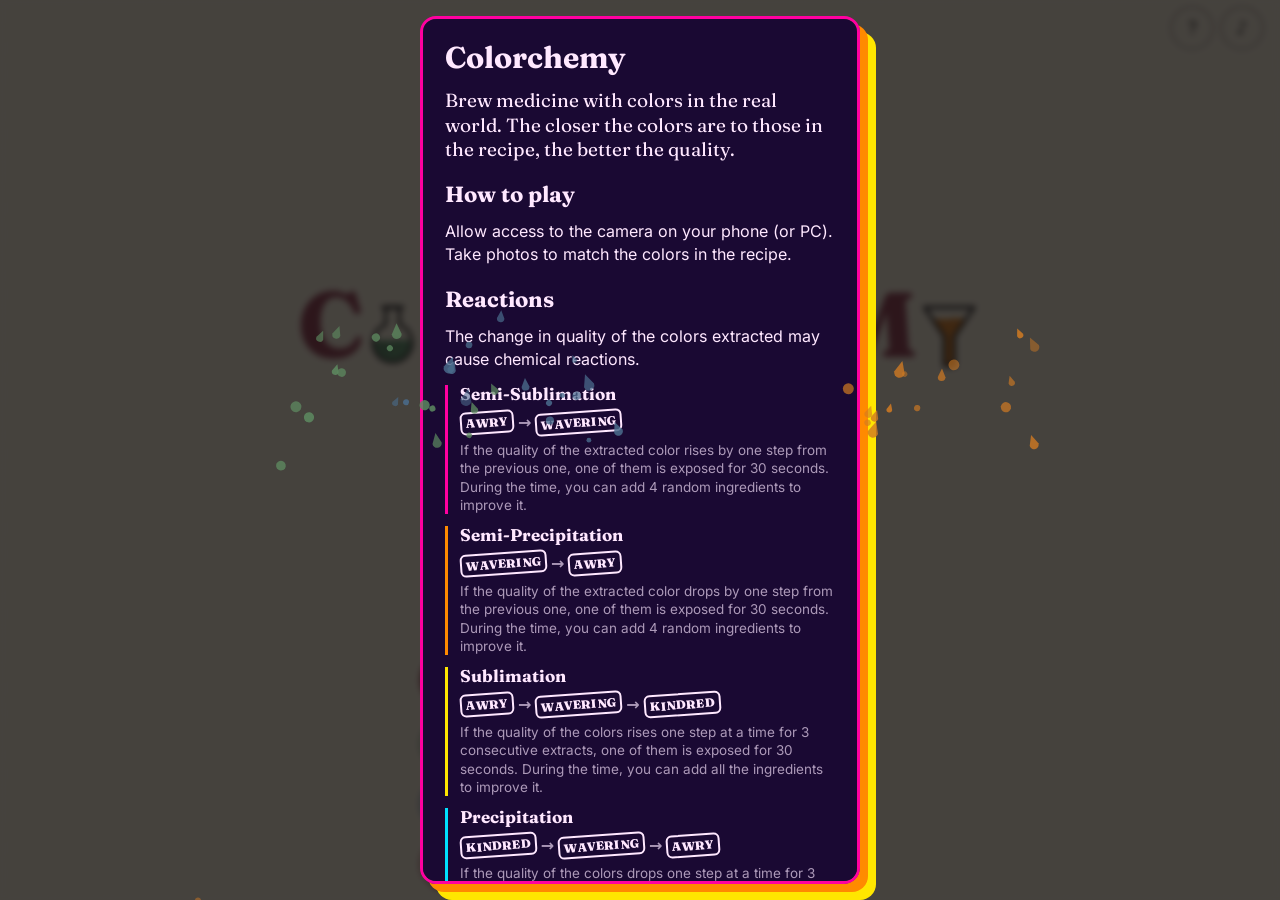
==== colorchemy/index.html @ 30ceb314 "colorchemy" ====
<!doctype html>
<html lang="en">
  <head>
    <meta charset="UTF-8" />
    <meta name="viewport" content="width=device-width, initial-scale=1, viewport-fit=cover" />
    <meta name="theme-color" content="#0f0f12" />
    <meta name="description" content="Colorchemy: brew medicine with colors in the real world. Does your life have enough colors to heal you?" />
    <meta name="version" content="1.0.0" />
    <link rel="icon" href="data:image/svg+xml,%3Csvg xmlns='http://www.w3.org/2000/svg' viewBox='0 0 40 48'%3E%3Cpath d='M15 4h10v12.5a14 14 0 1 1-10 0z' fill='%230f0f12' stroke='%23edeae3' stroke-width='2.4'/%3E%3Ccircle cx='20' cy='31' r='9' fill='%23029386'/%3E%3C/svg%3E" />
    <title>Colorchemy</title>
    <script type="module" crossorigin src="./assets/index-Lzugh4K5.js"></script>
    <link rel="stylesheet" crossorigin href="./assets/index-BkJwn1oc.css">
  </head>
  <body data-theme="night">
    <div id="app">
      <div class="boot" role="status">
        <p class="boot-title">Colorchemy</p>
        <p class="boot-sub">Does your life have enough colors to heal you?</p>
        <p class="boot-load">Lighting the furnace…</p>
      </div>
    </div>
    <noscript>Colorchemy needs JavaScript to run.</noscript>
  </body>
</html>
---- colorchemy/assets/index-BkJwn1oc.css ----
@font-face{font-family:Fraunces Variable;font-style:normal;font-display:swap;font-weight:100 900;src:url(./fraunces-vietnamese-wght-normal-CnvboYUG.woff2) format("woff2-variations");unicode-range:U+0102-0103,U+0110-0111,U+0128-0129,U+0168-0169,U+01A0-01A1,U+01AF-01B0,U+0300-0301,U+0303-0304,U+0308-0309,U+0323,U+0329,U+1EA0-1EF9,U+20AB}@font-face{font-family:Fraunces Variable;font-style:normal;font-display:swap;font-weight:100 900;src:url(./fraunces-latin-ext-wght-normal-Ca2vKHc0.woff2) format("woff2-variations");unicode-range:U+0100-02BA,U+02BD-02C5,U+02C7-02CC,U+02CE-02D7,U+02DD-02FF,U+0304,U+0308,U+0329,U+1D00-1DBF,U+1E00-1E9F,U+1EF2-1EFF,U+2020,U+20A0-20AB,U+20AD-20C0,U+2113,U+2C60-2C7F,U+A720-A7FF}@font-face{font-family:Fraunces Variable;font-style:normal;font-display:swap;font-weight:100 900;src:url(./fraunces-latin-wght-normal-ukD16Tqj.woff2) format("woff2-variations");unicode-range:U+0000-00FF,U+0131,U+0152-0153,U+02BB-02BC,U+02C6,U+02DA,U+02DC,U+0304,U+0308,U+0329,U+2000-206F,U+20AC,U+2122,U+2191,U+2193,U+2212,U+2215,U+FEFF,U+FFFD}@font-face{font-family:Fraunces Variable;font-style:italic;font-display:swap;font-weight:100 900;src:url(./fraunces-vietnamese-wght-italic-BicUS2cM.woff2) format("woff2-variations");unicode-range:U+0102-0103,U+0110-0111,U+0128-0129,U+0168-0169,U+01A0-01A1,U+01AF-01B0,U+0300-0301,U+0303-0304,U+0308-0309,U+0323,U+0329,U+1EA0-1EF9,U+20AB}@font-face{font-family:Fraunces Variable;font-style:italic;font-display:swap;font-weight:100 900;src:url(./fraunces-latin-ext-wght-italic-BfTTTDIL.woff2) format("woff2-variations");unicode-range:U+0100-02BA,U+02BD-02C5,U+02C7-02CC,U+02CE-02D7,U+02DD-02FF,U+0304,U+0308,U+0329,U+1D00-1DBF,U+1E00-1E9F,U+1EF2-1EFF,U+2020,U+20A0-20AB,U+20AD-20C0,U+2113,U+2C60-2C7F,U+A720-A7FF}@font-face{font-family:Fraunces Variable;font-style:italic;font-display:swap;font-weight:100 900;src:url(./fraunces-latin-wght-italic-Py8at3oI.woff2) format("woff2-variations");unicode-range:U+0000-00FF,U+0131,U+0152-0153,U+02BB-02BC,U+02C6,U+02DA,U+02DC,U+0304,U+0308,U+0329,U+2000-206F,U+20AC,U+2122,U+2191,U+2193,U+2212,U+2215,U+FEFF,U+FFFD}@font-face{font-family:Inter Variable;font-style:normal;font-display:swap;font-weight:100 900;src:url(./inter-cyrillic-ext-wght-normal-BOeWTOD4.woff2) format("woff2-variations");unicode-range:U+0460-052F,U+1C80-1C8A,U+20B4,U+2DE0-2DFF,U+A640-A69F,U+FE2E-FE2F}@font-face{font-family:Inter Variable;font-style:normal;font-display:swap;font-weight:100 900;src:url(./inter-cyrillic-wght-normal-DqGufNeO.woff2) format("woff2-variations");unicode-range:U+0301,U+0400-045F,U+0490-0491,U+04B0-04B1,U+2116}@font-face{font-family:Inter Variable;font-style:normal;font-display:swap;font-weight:100 900;src:url(./inter-greek-ext-wght-normal-DlzME5K_.woff2) format("woff2-variations");unicode-range:U+1F00-1FFF}@font-face{font-family:Inter Variable;font-style:normal;font-display:swap;font-weight:100 900;src:url(./inter-greek-wght-normal-CkhJZR-_.woff2) format("woff2-variations");unicode-range:U+0370-0377,U+037A-037F,U+0384-038A,U+038C,U+038E-03A1,U+03A3-03FF}@font-face{font-family:Inter Variable;font-style:normal;font-display:swap;font-weight:100 900;src:url(./inter-vietnamese-wght-normal-CBcvBZtf.woff2) format("woff2-variations");unicode-range:U+0102-0103,U+0110-0111,U+0128-0129,U+0168-0169,U+01A0-01A1,U+01AF-01B0,U+0300-0301,U+0303-0304,U+0308-0309,U+0323,U+0329,U+1EA0-1EF9,U+20AB}@font-face{font-family:Inter Variable;font-style:normal;font-display:swap;font-weight:100 900;src:url(./inter-latin-ext-wght-normal-DO1Apj_S.woff2) format("woff2-variations");unicode-range:U+0100-02BA,U+02BD-02C5,U+02C7-02CC,U+02CE-02D7,U+02DD-02FF,U+0304,U+0308,U+0329,U+1D00-1DBF,U+1E00-1E9F,U+1EF2-1EFF,U+2020,U+20A0-20AB,U+20AD-20C0,U+2113,U+2C60-2C7F,U+A720-A7FF}@font-face{font-family:Inter Variable;font-style:normal;font-display:swap;font-weight:100 900;src:url(./inter-latin-wght-normal-Dx4kXJAl.woff2) format("woff2-variations");unicode-range:U+0000-00FF,U+0131,U+0152-0153,U+02BB-02BC,U+02C6,U+02DA,U+02DC,U+0304,U+0308,U+0329,U+2000-206F,U+20AC,U+2122,U+2191,U+2193,U+2212,U+2215,U+FEFF,U+FFFD}@font-face{font-family:JetBrains Mono;font-style:normal;font-display:swap;font-weight:400;src:url(./jetbrains-mono-cyrillic-ext-400-normal-C_uLvvQ5.woff2) format("woff2"),url(./jetbrains-mono-cyrillic-ext-400-normal-Bh0R7Dhr.woff) format("woff");unicode-range:U+0460-052F,U+1C80-1C8A,U+20B4,U+2DE0-2DFF,U+A640-A69F,U+FE2E-FE2F}@font-face{font-family:JetBrains Mono;font-style:normal;font-display:swap;font-weight:400;src:url(./jetbrains-mono-cyrillic-400-normal-BEIGL1Tu.woff2) format("woff2"),url(./jetbrains-mono-cyrillic-400-normal-ugxPyKxw.woff) format("woff");unicode-range:U+0301,U+0400-045F,U+0490-0491,U+04B0-04B1,U+2116}@font-face{font-family:JetBrains Mono;font-style:normal;font-display:swap;font-weight:400;src:url(./jetbrains-mono-greek-400-normal-C190GLew.woff2) format("woff2"),url(./jetbrains-mono-greek-400-normal-B9oWc5Lo.woff) format("woff");unicode-range:U+0370-0377,U+037A-037F,U+0384-038A,U+038C,U+038E-03A1,U+03A3-03FF}@font-face{font-family:JetBrains Mono;font-style:normal;font-display:swap;font-weight:400;src:url(./jetbrains-mono-vietnamese-400-normal-ByoDsISC.woff2) format("woff2"),url(./jetbrains-mono-vietnamese-400-normal-CqNFfHCs.woff) format("woff");unicode-range:U+0102-0103,U+0110-0111,U+0128-0129,U+0168-0169,U+01A0-01A1,U+01AF-01B0,U+0300-0301,U+0303-0304,U+0308-0309,U+0323,U+0329,U+1EA0-1EF9,U+20AB}@font-face{font-family:JetBrains Mono;font-style:normal;font-display:swap;font-weight:400;src:url(./jetbrains-mono-latin-ext-400-normal-Bc8Ftmh3.woff2) format("woff2"),url(./jetbrains-mono-latin-ext-400-normal-fXTG6kC5.woff) format("woff");unicode-range:U+0100-02BA,U+02BD-02C5,U+02C7-02CC,U+02CE-02D7,U+02DD-02FF,U+0304,U+0308,U+0329,U+1D00-1DBF,U+1E00-1E9F,U+1EF2-1EFF,U+2020,U+20A0-20AB,U+20AD-20C0,U+2113,U+2C60-2C7F,U+A720-A7FF}@font-face{font-family:JetBrains Mono;font-style:normal;font-display:swap;font-weight:400;src:url(./jetbrains-mono-latin-400-normal-V6pRDFza.woff2) format("woff2"),url(./jetbrains-mono-latin-400-normal-6-qcROiO.woff) format("woff");unicode-range:U+0000-00FF,U+0131,U+0152-0153,U+02BB-02BC,U+02C6,U+02DA,U+02DC,U+0304,U+0308,U+0329,U+2000-206F,U+20AC,U+2122,U+2191,U+2193,U+2212,U+2215,U+FEFF,U+FFFD}@font-face{font-family:JetBrains Mono;font-style:normal;font-display:swap;font-weight:700;src:url(./jetbrains-mono-cyrillic-ext-700-normal-D6iG63UR.woff2) format("woff2"),url(./jetbrains-mono-cyrillic-ext-700-normal-iEXTdOVf.woff) format("woff");unicode-range:U+0460-052F,U+1C80-1C8A,U+20B4,U+2DE0-2DFF,U+A640-A69F,U+FE2E-FE2F}@font-face{font-family:JetBrains Mono;font-style:normal;font-display:swap;font-weight:700;src:url(./jetbrains-mono-cyrillic-700-normal-BWTpRfYl.woff2) format("woff2"),url(./jetbrains-mono-cyrillic-700-normal-CEoEElIJ.woff) format("woff");unicode-range:U+0301,U+0400-045F,U+0490-0491,U+04B0-04B1,U+2116}@font-face{font-family:JetBrains Mono;font-style:normal;font-display:swap;font-weight:700;src:url(./jetbrains-mono-greek-700-normal-C6CZE3T8.woff2) format("woff2"),url(./jetbrains-mono-greek-700-normal-DEigVDxa.woff) format("woff");unicode-range:U+0370-0377,U+037A-037F,U+0384-038A,U+038C,U+038E-03A1,U+03A3-03FF}@font-face{font-family:JetBrains Mono;font-style:normal;font-display:swap;font-weight:700;src:url(./jetbrains-mono-vietnamese-700-normal-k5PzE07T.woff2) format("woff2"),url(./jetbrains-mono-vietnamese-700-normal-BDLVIk2r.woff) format("woff");unicode-range:U+0102-0103,U+0110-0111,U+0128-0129,U+0168-0169,U+01A0-01A1,U+01AF-01B0,U+0300-0301,U+0303-0304,U+0308-0309,U+0323,U+0329,U+1EA0-1EF9,U+20AB}@font-face{font-family:JetBrains Mono;font-style:normal;font-display:swap;font-weight:700;src:url(./jetbrains-mono-latin-ext-700-normal-CZipNAKV.woff2) format("woff2"),url(./jetbrains-mono-latin-ext-700-normal-CxPITLHs.woff) format("woff");unicode-range:U+0100-02BA,U+02BD-02C5,U+02C7-02CC,U+02CE-02D7,U+02DD-02FF,U+0304,U+0308,U+0329,U+1D00-1DBF,U+1E00-1E9F,U+1EF2-1EFF,U+2020,U+20A0-20AB,U+20AD-20C0,U+2113,U+2C60-2C7F,U+A720-A7FF}@font-face{font-family:JetBrains Mono;font-style:normal;font-display:swap;font-weight:700;src:url(./jetbrains-mono-latin-700-normal-BYuf6tUa.woff2) format("woff2"),url(./jetbrains-mono-latin-700-normal-D3wTyLJW.woff) format("woff");unicode-range:U+0000-00FF,U+0131,U+0152-0153,U+02BB-02BC,U+02C6,U+02DA,U+02DC,U+0304,U+0308,U+0329,U+2000-206F,U+20AC,U+2122,U+2191,U+2193,U+2212,U+2215,U+FEFF,U+FFFD}:root{--ink: #0f0f12;--soot: #1a1a1f;--ash: #2a2a31;--smoke: #6e6e78;--fog: #a9a9b2;--bone: #edeae3;--paper: #f7f5f0;--paper-2: #ebe7de;--bg: var(--ink);--panel: var(--soot);--line: var(--ash);--text: var(--bone);--muted: var(--fog);--btn-bg: transparent;--btn-fg: var(--bone);--primary-bg: var(--bone);--primary-fg: var(--ink);--display: "Fraunces Variable", "Iowan Old Style", Georgia, serif;--ui: "Inter Variable", system-ui, -apple-system, "Segoe UI", Roboto, sans-serif;--mono: "JetBrains Mono", ui-monospace, Menlo, Consolas, monospace;--pad: 16px;--radius: 10px;--safe-t: env(safe-area-inset-top, 0px);--safe-b: env(safe-area-inset-bottom, 0px);--safe-l: env(safe-area-inset-left, 0px);--safe-r: env(safe-area-inset-right, 0px);color-scheme:dark}body[data-theme=paper]{--bg: var(--paper);--panel: var(--paper-2);--line: #d6d1c6;--text: var(--ink);--muted: #5d5d66;--btn-fg: var(--ink);--primary-bg: var(--ink);--primary-fg: var(--paper);color-scheme:light}*,*:before,*:after{box-sizing:border-box}html,body{margin:0;height:100%;background:var(--bg);color:var(--text);font-family:var(--ui);font-size:16px;line-height:1.45;-webkit-font-smoothing:antialiased;-webkit-tap-highlight-color:transparent;overscroll-behavior:none}body:before{content:"";position:fixed;inset:0;pointer-events:none;z-index:50;opacity:.07;background-image:url("data:image/svg+xml,%3Csvg xmlns='http://www.w3.org/2000/svg' width='160' height='160'%3E%3Cfilter id='n'%3E%3CfeTurbulence type='fractalNoise' baseFrequency='.9' numOctaves='2' stitchTiles='stitch'/%3E%3CfeColorMatrix values='0 0 0 0 .5 0 0 0 0 .5 0 0 0 0 .5 0 0 0 .9 0'/%3E%3C/filter%3E%3Crect width='100%25' height='100%25' filter='url(%23n)'/%3E%3C/svg%3E")}button,input{font:inherit;color:inherit}[hidden]{display:none!important}h1,h2,h3{font-family:var(--display);font-weight:700;line-height:1.1;margin:0}p{margin:0}.mono{font-family:var(--mono);font-variant-numeric:tabular-nums}.muted{color:var(--muted)}.small{font-size:13px}.center{text-align:center}.row{display:flex;gap:10px;align-items:center;justify-content:center;flex-wrap:wrap}.row.tight{gap:6px;flex-wrap:nowrap}.col{display:flex;flex-direction:column;gap:10px}#app{min-height:100%}.boot{min-height:100dvh;display:grid;place-content:center;text-align:center;gap:6px;font-family:Georgia,serif}.boot-title{font-size:28px;letter-spacing:.08em;text-transform:uppercase}.boot-sub{font-style:italic;color:var(--fog)}.boot-load{margin-top:18px;font-family:system-ui,sans-serif;font-size:13px;color:var(--smoke)}.screen{position:relative;display:flex;flex-direction:column;min-height:100dvh;max-width:1280px;margin:0 auto;padding:calc(var(--safe-t) + 4px) calc(var(--safe-r) + var(--pad)) calc(var(--safe-b) + 12px) calc(var(--safe-l) + var(--pad));opacity:0;transform:translateY(6px);transition:opacity .28s ease,transform .28s ease}.screen.in{opacity:1;transform:none}.screen.hunt,.screen.brew{height:100dvh;overflow:hidden}.topbar{display:flex;align-items:center;justify-content:space-between;gap:8px;min-height:48px}.stage-label{font-size:12px;font-weight:600;letter-spacing:.16em;text-transform:uppercase;color:var(--muted);text-align:center;flex:1;white-space:nowrap;overflow:hidden;text-overflow:ellipsis}.icon-btn{width:44px;height:44px;border-radius:50%;border:2px solid var(--line);background:transparent;color:var(--text);font-size:18px;cursor:pointer;display:inline-grid;place-items:center;flex:none}.icon-btn:hover{border-color:var(--muted)}.spectrum{display:flex;gap:3px;height:5px;margin-top:6px}.spectrum span{flex:1;border-radius:3px;background:var(--line);transition:background .6s}.btn{min-height:48px;padding:10px 20px;border-radius:999px;border:2px solid var(--btn-fg);background:var(--btn-bg);color:var(--btn-fg);font-weight:650;font-size:15px;letter-spacing:.04em;cursor:pointer;transition:transform .12s ease,background .2s,opacity .2s;touch-action:manipulation}.btn:hover{transform:translateY(-1px)}.btn:active{transform:translateY(1px) scale(.99)}.btn.primary{background:var(--primary-bg);color:var(--primary-fg);border-color:var(--primary-bg)}.btn.ghost{border-color:var(--line);font-weight:550}.btn.xl{min-height:56px;font-size:17px;text-transform:uppercase;letter-spacing:.14em;width:100%}.btn.small{min-height:40px;padding:6px 14px;font-size:13px}.btn.active{background:var(--text);color:var(--bg)}.btn:disabled{opacity:.4;cursor:not-allowed;transform:none}:focus-visible{outline:3px solid var(--text);outline-offset:3px}.title-hero{flex:1;display:grid;place-content:center;justify-items:center;gap:18px;padding:20px 0;text-align:center}.logo{margin:0;max-width:100%;font-family:var(--display);font-weight:800;letter-spacing:.01em}.logo-line{display:flex;align-items:flex-end;justify-content:center;font-size:clamp(34px,11.2vw,92px);line-height:.9;white-space:nowrap}.logo-o{display:inline-block;width:.6em;height:.76em;margin:0 .015em;color:var(--text)}.logo-o svg{width:100%;height:100%;overflow:visible}.logo-o.logo-funnel{width:.68em}.ll.outlined{-webkit-text-stroke:.035em var(--text);paint-order:stroke fill}.tagline{font-family:var(--display);font-style:italic;font-weight:400;font-size:clamp(22px,6.4vw,34px);line-height:1.15;max-width:14ch}.tagline.small-tag{margin:0;max-width:34ch;font-size:13.5px;line-height:1.35;opacity:.85}.qmark{position:relative;display:inline-block}.qdrop{position:absolute;left:50%;bottom:.08em;width:.24em;height:.24em;border-radius:50%/60% 60% 40% 40%;transform:translate(-38%);box-shadow:0 0 0 .12em var(--bg);transition:background .9s ease}.title-actions{display:grid;gap:12px;width:100%;max-width:440px;margin:0 auto}.footnote{margin-top:16px;text-align:center;font-size:12px;color:var(--smoke)}.overlay{position:fixed;inset:0;z-index:100;display:grid;place-items:center;padding:16px;background:#08080ab8;backdrop-filter:blur(3px);animation:fade .2s ease}.dialog{width:min(440px,100%);max-height:calc(100dvh - 32px);overflow-y:auto;background:var(--soot);color:var(--bone);border:2px solid var(--ash)}.palette-overlay .dialog{background:var(--bg);color:var(--text);border:3px solid var(--p1);box-shadow:8px 8px 0 var(--p2),16px 16px 0 var(--p3);border-radius:16px;padding:22px;display:grid;gap:14px;animation:rise .25s ease}.paper-dialog{background:var(--paper);color:var(--ink);border-color:#d6d1c6}.dialog .row .btn{flex:1}.howto h2{font-size:30px}.steps{list-style:none;padding:0;margin:0;display:grid;gap:14px}.steps li{display:grid;grid-template-columns:40px 1fr;gap:12px}.step-n{font-family:var(--display);font-size:22px;font-weight:700;width:40px;height:40px;border:2px solid currentColor;border-radius:50%;display:grid;place-items:center}.palette-overlay .steps li:nth-child(1) .step-n{background:var(--p1);border-color:var(--p1);color:var(--p1-ink)}.palette-overlay .steps li:nth-child(2) .step-n{background:var(--p2);border-color:var(--p2);color:var(--p2-ink)}.palette-overlay .steps li:nth-child(3) .step-n{background:var(--p3);border-color:var(--p3);color:var(--p3-ink)}.steps h3{font-size:18px;margin-bottom:2px}.steps p{color:var(--muted);font-size:14px}.howto .howto-intro{font-family:var(--display);font-size:19px;line-height:1.3}.howto .howto-sub{margin-top:6px;font-size:22px}.rx-guide{display:grid;gap:10px;text-align:left}.rx-guide>p{margin:0}.rg-list{list-style:none;margin:0;padding:0;display:grid;gap:12px}.rg-list li{display:grid;gap:5px;padding-left:12px;border-left:3px solid var(--p1, var(--line))}.rg-list li:nth-child(2){border-left-color:var(--p2, var(--line))}.rg-list li:nth-child(3){border-left-color:var(--p3, var(--line))}.rg-list li:nth-child(4){border-left-color:var(--p4, var(--line))}.rg-list li:nth-child(5){border-left-color:var(--p5, var(--line))}.rg-list li.rg-none{border-left:3px dashed var(--line)}.rg-list h3{margin:0;font-size:17px}.rg-list p{margin:0;color:var(--muted);font-size:13.5px;line-height:1.35}.rg-chain{display:flex;flex-wrap:wrap;align-items:center;gap:4px;padding:2px 0}.rg-chain .stamp{font-size:9.5px;padding:1px 4px;border-width:2px;letter-spacing:.02em}.rg-sep{font-weight:700;color:var(--muted)}.rg-none-row{display:flex;flex-wrap:wrap;align-items:center;gap:4px 10px}.palette-overlay .muted{color:var(--muted)}.center-col{flex:1;display:grid;align-content:center;justify-items:center;gap:14px;text-align:center;max-width:420px;margin:0 auto;width:100%}.center-col .btn{width:100%}.center-col h2{font-size:28px}.eye{font-size:72px;line-height:1;animation:breathe 3s ease-in-out infinite}.eye.closed{animation:none;opacity:.6}#toast{position:fixed;left:50%;bottom:calc(var(--safe-b) + 24px);transform:translate(-50%,20px);z-index:200;max-width:min(92vw,420px);padding:10px 16px;border-radius:12px;background:var(--bone);color:var(--ink);font-size:14px;font-weight:550;text-align:center;box-shadow:0 8px 30px #00000059;opacity:0;pointer-events:none;transition:opacity .2s,transform .2s}#toast.show{opacity:1;transform:translate(-50%)}.target-card{display:flex;gap:10px;align-items:center;padding:8px 12px 8px 8px;border:2px solid var(--ash);border-radius:14px;background:var(--soot);min-width:0;animation:slide-in .4s cubic-bezier(.2,1.4,.4,1) both}.vial{width:18px;height:46px;flex:none;color:var(--bone)}.vial svg{width:100%;height:100%}.tc-body{min-width:0;flex:1}.tc-name{font-family:var(--display);font-size:19px;font-weight:700;line-height:1.1;white-space:nowrap;overflow:hidden;text-overflow:ellipsis}.tc-meta{font-size:11px;color:var(--fog);letter-spacing:.04em;display:flex;align-items:center;gap:5px;white-space:nowrap;overflow:hidden}.tc-pattern{width:12px;height:12px;border:1.5px solid var(--fog);border-radius:3px;flex:none}.target-a .tc-pattern{background:repeating-linear-gradient(-45deg,var(--fog) 0 1.5px,transparent 1.5px 4px)}.target-b .tc-pattern{background:radial-gradient(circle,var(--fog) 1.3px,transparent 1.6px) 0 0 / 4px 4px}.tc-best{font-size:11px;color:var(--fog)}.target-card.big{flex-direction:column;align-items:center;text-align:center;padding:18px 12px 14px;gap:10px;flex:1}.target-card.big .vial{width:34px;height:84px}.target-card.big .tc-name{font-size:clamp(22px,6.4vw,30px);white-space:normal}.target-card.big .tc-meta{justify-content:center}.meter{display:flex;align-items:center;gap:6px;margin-top:3px}.pips{display:flex;gap:3px}.pips i{width:12px;height:7px;border-radius:2px;background:var(--ash);transition:background .2s}.pips i.on{background:var(--bone)}.meter[data-level="4"] .pips i.on{background:var(--ing, var(--bone));box-shadow:0 0 6px var(--ing, transparent)}.meter-word{font-size:11px;font-weight:600;letter-spacing:.1em;text-transform:uppercase;color:var(--fog);min-width:6ch}.meter[data-level="4"] .meter-word{color:var(--bone)}.deal{flex:1;display:grid;align-content:center;gap:12px;text-align:center;max-width:560px;width:100%;margin:0 auto}.stage-name{font-family:var(--display);font-size:clamp(40px,13vw,64px);font-weight:800;letter-spacing:.04em;line-height:1}.stage-meaning{font-family:var(--display);font-style:italic;color:var(--fog);margin-top:-4px}.deal-ask{margin-top:14px;color:var(--fog);font-size:14px}.deal-cards{display:flex;align-items:stretch;gap:8px}.amp{align-self:center;font-family:var(--display);font-style:italic;font-size:28px;color:var(--smoke)}.hint-box,.catalyst{border:2px dashed var(--ash);border-radius:12px;padding:10px 14px;font-size:14px;text-align:left}.catalyst strong{letter-spacing:.06em;text-transform:uppercase;font-size:13px}.bottom-actions{display:grid;gap:8px;max-width:440px;width:100%;margin:12px auto 0}.hunt-layout{flex:1;min-height:0;display:flex;flex-direction:column;gap:8px}.hunt-side,.hunt-main{display:flex;flex-direction:column;gap:8px;min-height:0}.hunt-main{flex:1}.hunt-cards{display:grid;grid-template-columns:1fr 1fr;gap:8px}.timer{font-family:var(--mono);font-size:20px;font-weight:700;min-width:3.4ch;text-align:right}.timer.urgent{animation:pulse 1s ease-in-out infinite}.stage-wrap{flex:1;min-height:160px;display:grid;place-items:center;overflow:hidden}.viewport{position:relative;border-radius:14px;overflow:hidden;background:#000;box-shadow:0 0 0 2px var(--ash)}.viewport video,.viewport canvas{position:absolute;inset:0;width:100%;height:100%;display:block}.camera-video{object-fit:fill;opacity:.01}.viewport.no-lens .camera-video{opacity:1;filter:grayscale(1)}.viewport.mirrored .camera-video{transform:scaleX(-1)}.viewport.no-lens .lens-canvas{display:none}.freeze-canvas{display:none!important}.viewport.frozen .freeze-canvas{display:block!important;animation:settle .35s ease}.viewport.flash:after{content:"";position:absolute;inset:0;background:#fff;animation:flash .25s ease forwards}.scene-warning{position:absolute;left:10px;right:10px;top:10px;padding:8px 12px;border-radius:10px;background:#0f0f12d9;font-size:13px;text-align:center}.hunt-controls{display:grid;grid-template-columns:1fr auto 1fr;align-items:center;gap:8px}.hunt-controls .side{display:flex;gap:6px;flex-wrap:wrap}.hunt-controls .side.right{justify-content:flex-end}.shutter{width:76px;height:76px;border-radius:50%;border:4px solid var(--bone);background:transparent;padding:6px;cursor:pointer;touch-action:manipulation}.shutter span{display:block;width:100%;height:100%;border-radius:50%;background:var(--bone);transition:transform .1s}.shutter:active span{transform:scale(.9)}.freeze-bar{display:grid;grid-template-columns:1fr 1.4fr;gap:10px}.tip{text-align:center;font-size:12px;color:var(--smoke);font-style:italic;min-height:18px}.desk-only{display:none}.brew-layout{flex:1;min-height:0;display:flex;flex-direction:column;gap:8px}.brew-main{flex:1;min-height:0;display:flex;flex-direction:column;gap:4px}.photo-wrap{flex:1;min-height:150px;display:grid;place-items:center;overflow:hidden}.photo{position:relative;overflow:hidden;border-radius:10px;touch-action:none;user-select:none;cursor:crosshair;box-shadow:0 0 0 2px var(--ash)}.photo.albedo-mode{cursor:cell;box-shadow:0 0 0 3px var(--bone)}.brew-canvas{display:block;width:100%;height:100%}.crop-box{position:absolute;border:2px solid var(--bone);box-shadow:0 0 0 9999px #0a0a0c9e;cursor:move}.crop-box:before,.crop-box:after{content:"";position:absolute;inset:0;pointer-events:none;background:linear-gradient(90deg,transparent calc(33.33% - .5px),rgba(237,234,227,.25) 0 calc(33.33% + .5px),transparent 0 calc(66.66% - .5px),rgba(237,234,227,.25) 0 calc(66.66% + .5px),transparent 0)}.crop-box:after{transform:rotate(90deg) scale(var(--ar, 1));display:none}.handle{position:absolute;width:26px;height:26px}.handle:after{content:"";position:absolute;width:14px;height:14px;border:4px solid var(--bone)}.handle.nw{left:-6px;top:-6px;cursor:nwse-resize}.handle.nw:after{left:4px;top:4px;border-right:0;border-bottom:0}.handle.ne{right:-6px;top:-6px;cursor:nesw-resize}.handle.ne:after{right:4px;top:4px;border-left:0;border-bottom:0}.handle.sw{left:-6px;bottom:-6px;cursor:nesw-resize}.handle.sw:after{left:4px;bottom:4px;border-right:0;border-top:0}.handle.se{right:-6px;bottom:-6px;cursor:nwse-resize}.handle.se:after{right:4px;bottom:4px;border-left:0;border-top:0}.loupe{position:absolute;width:26px;height:26px;margin:-13px 0 0 -13px;border-radius:50%;border:3px solid var(--bone);background:var(--found, transparent);box-shadow:0 0 0 2px var(--ink),0 2px 8px #00000080;font-size:10px;font-weight:800;display:grid;place-items:center;color:var(--bone);text-shadow:0 0 3px #000;pointer-events:none;transition:left .15s,top .15s}.loupe.b{border-style:dotted}.loupe.pop{animation:pop .4s cubic-bezier(.2,1.6,.4,1)}.brew-side{display:grid;gap:6px}.readout{display:grid;grid-template-columns:18px minmax(0,1.4fr) minmax(40px,1fr) 3ch 18px 9ch;align-items:center;gap:8px;font-size:14px;min-height:30px}.r-name{white-space:nowrap;overflow:hidden;text-overflow:ellipsis}.r-name b{font-family:var(--mono);font-size:11px;color:var(--fog)}.bar{height:8px;border-radius:4px;background:var(--ash);overflow:hidden}.bar i{display:block;height:100%;width:0;background:var(--bone);border-radius:4px;transition:width .5s cubic-bezier(.2,.8,.2,1)}.acc{font-family:var(--mono);font-weight:700;text-align:right}.grade-word{font-size:11px;font-weight:700;letter-spacing:.08em;text-transform:uppercase;color:var(--fog);white-space:nowrap;overflow:hidden;text-overflow:ellipsis}.readout.fool .grade-word{color:var(--bone);text-decoration:underline wavy}.swatch{display:inline-block;width:18px;height:18px;border-radius:5px;box-shadow:inset 0 0 0 1.5px #7f7f7f73;flex:none}.factors-row{display:flex;justify-content:space-between;align-items:baseline;gap:8px;flex-wrap:wrap}.factors{display:flex;gap:4px 12px;flex-wrap:wrap;font-family:var(--mono);font-size:12px;color:var(--fog)}.factors .pure{color:var(--bone)}.factors .warn{color:var(--bone);text-decoration:underline}.estimate{font-family:var(--mono);font-weight:700;font-size:16px}.slider{display:grid;grid-template-columns:11ch 1fr 8ch;align-items:center;gap:8px;font-size:13px}.slider output{font-family:var(--mono);font-size:12px;text-align:right;color:var(--fog)}input[type=range]{width:100%;accent-color:var(--bone);height:32px;background:transparent}.brew-help{min-height:18px}.screen.assay{padding-bottom:calc(var(--safe-b) + 12px)}.assay-layout{flex:1;display:grid;gap:14px;align-content:start;max-width:560px;width:100%;margin:8px auto 0}.assay-left{display:grid;gap:12px;justify-items:center}.assay-right{display:grid;gap:10px;align-content:start}.assay-photo-box{position:relative;max-height:34dvh;max-width:100%;border-radius:10px;overflow:hidden;box-shadow:0 0 0 2px var(--ash)}.assay-photo{display:block;width:100%;height:100%;filter:grayscale(0);transition:filter .8s ease}.assay-photo-box.scanned .assay-photo{filter:grayscale(1) brightness(.8)}.beam{position:absolute;left:0;right:0;top:-10%;height:10%;background:linear-gradient(transparent,rgba(237,234,227,.5),transparent);animation:scan 1.2s ease-in-out .2s 1 both;pointer-events:none}.assay-row{border:2px solid var(--ash);border-radius:12px;padding:10px 12px;display:grid;gap:6px;animation:rise .3s ease}.ar-top,.ar-mid{display:flex;align-items:center;justify-content:space-between;gap:10px}.ar-mid .bar{flex:1}.ar-mid .acc{font-size:20px;min-width:3ch}.pair-sw{display:inline-flex;align-items:center;gap:6px}.pair-sw .swatch{width:26px;height:26px}.arrow{color:var(--smoke)}.stamp-slot{min-width:9ch;text-align:right}.hint{font-size:13px;color:var(--fog);font-style:italic;min-height:1em}.receipt{border-top:2px dashed var(--ash);padding-top:8px;display:grid;gap:2px;font-size:14px}.rline{display:flex;justify-content:space-between;animation:rise .2s ease}.rline.sub{border-top:1px solid var(--ash);padding-top:2px;font-weight:600}.rline.bonus{font-weight:650}.rnote{font-size:12px;color:var(--smoke);font-style:italic}.receipt-total{display:flex;justify-content:space-between;align-items:baseline;border-top:3px double var(--bone);padding-top:6px;font-weight:650;letter-spacing:.06em;text-transform:uppercase;font-size:13px}.mono.big{font-size:30px;letter-spacing:0}.potion{display:grid;justify-items:center;gap:8px;text-align:center;animation:rise .4s ease}.potion-art{position:relative;width:96px;height:116px}.swirl{position:absolute;left:18%;right:18%;bottom:6%;aspect-ratio:1;border-radius:50%;filter:blur(10px);opacity:.7;animation:spin 6s linear infinite}.potion-flask{position:absolute;inset:0;color:var(--bone)}.potion-flask svg{width:100%;height:100%}.potion-name{font-family:var(--display);font-size:22px;font-weight:700;max-width:22ch}.qflash{position:fixed;inset:0;z-index:150;pointer-events:none;animation:flash .9s ease forwards}.stamp{display:inline-block;font-family:var(--display);font-weight:900;text-transform:uppercase;letter-spacing:.08em;font-size:14px;padding:2px 8px;border:3px solid currentColor;border-radius:6px;transform:rotate(-4deg);white-space:nowrap}.stamp.small{font-size:12px}.stamp.slam{animation:slam .42s cubic-bezier(.2,1.5,.4,1) both}.stamp.grade-sludge,.stamp.grade-murk{opacity:.6;border-style:dashed}.stamp.grade-quintessence{border-image:linear-gradient(90deg,#e44142,#ff9408,#ffda03,#3f9b0b,#029386,#0485d1,#8e45ca) 1;border-radius:0}.stamp.grade-foolsgold{border-style:double;border-width:4px}.summary-screen{overflow:hidden}.flood{position:fixed;inset:-10%;z-index:0;filter:saturate(0) blur(28px);opacity:.35;transition:filter 2.4s ease,opacity 2.4s ease}.flooded .flood{filter:saturate(1) blur(28px);opacity:.85}.summary{position:relative;z-index:1;display:grid;justify-items:center;gap:10px;text-align:center;max-width:520px;width:100%;margin:auto;padding:22px 18px;background:color-mix(in srgb,var(--bg) 84%,transparent);border:3px solid var(--text);box-shadow:6px 6px 0 var(--p1, transparent),12px 12px 0 var(--p2, transparent);border-radius:20px;backdrop-filter:blur(6px)}.eyebrow{font-size:12px;font-weight:700;letter-spacing:.2em;text-transform:uppercase;color:var(--muted)}.summary .tagline{max-width:none;font-size:24px}.band{font-size:clamp(28px,9.5vw,64px);font-weight:900;letter-spacing:.08em;margin-right:-.08em;max-width:100%;overflow-wrap:anywhere;animation:slam .6s cubic-bezier(.2,1.5,.4,1) .3s both}.total{font-size:28px;font-weight:700}.opus{font-family:var(--display);font-style:italic;font-size:18px}.found-strip{display:flex;gap:6px}.found-strip .swatch{width:34px;height:34px;border-radius:8px}.stone{font-weight:650}.potions{list-style:none;padding:0;margin:4px 0;width:100%;display:grid;gap:6px}.potions li{display:grid;grid-template-columns:auto minmax(0,1fr) auto;gap:10px;align-items:center;text-align:left;font-size:14px;padding:6px 10px;border:1.5px solid var(--line);border-radius:10px;background:color-mix(in srgb,var(--bg) 70%,transparent)}.p-sw{display:inline-flex;gap:3px}.p-name{font-family:var(--display);font-weight:600;min-width:0;overflow-wrap:anywhere}.summary{min-width:0}.summary>*{max-width:100%}.rankline{font-size:14px}.sign{display:flex;gap:8px;align-items:center;font-size:13px;font-weight:600}.sign input{width:14ch;min-height:40px;padding:6px 10px;border-radius:10px;border:2px solid var(--text);background:var(--bg);color:var(--text)}.summary .row .btn{min-width:130px}.page{max-width:760px;width:100%;margin:0 auto;display:grid;gap:12px;padding-bottom:24px}.page-title{font-size:36px}.progress{height:8px;border-radius:4px;background:var(--paper-2);overflow:hidden}.progress i{display:block;height:100%;background:var(--ink)}.shelf{display:grid;gap:14px}.shelf-row h3{font-size:18px;border-bottom:2px solid var(--ink);padding-bottom:4px;margin-bottom:8px}.flasks{display:grid;grid-template-columns:repeat(auto-fill,minmax(76px,1fr));gap:8px}.flask-btn{display:grid;justify-items:center;gap:2px;padding:6px 2px;border:0;background:transparent;cursor:pointer;border-radius:10px;color:var(--ink)}.flask-btn:hover{background:var(--paper-2)}.flask{width:38px;height:46px;color:#a9a49a}.flask-btn.found .flask{color:var(--ink)}.flask svg{width:100%;height:100%}.f-name{font-size:11px;line-height:1.15;text-align:center;color:var(--muted)}.flask-btn.found .f-name{color:var(--ink);font-weight:600}.f-acc{font-size:11px}.formulae-title{margin-top:10px;font-size:20px}.formulae{list-style:none;margin:0;padding:0;display:grid;gap:6px}.formulae li{display:grid;grid-template-columns:auto 1fr;gap:2px 10px;align-items:center;padding:6px 10px;border:1.5px dashed #c9c3b7;border-radius:10px;color:var(--muted)}.formulae li>.muted{grid-column:2}.formulae li.known{border-style:solid;color:var(--ink);font-family:var(--display);font-weight:600}.thumb{width:120px;height:120px;border-radius:12px;object-fit:cover;justify-self:center}.pair-sw.big{justify-content:center;gap:18px}.pair-sw.big figure{margin:0;display:grid;justify-items:center;gap:4px;font-size:12px}.pair-sw.big .swatch{width:56px;height:56px;border-radius:12px}.tabs{display:flex;gap:6px;border-bottom:2px solid var(--ink)}.tab{min-height:44px;padding:6px 14px;border:0;border-radius:10px 10px 0 0;background:transparent;cursor:pointer;font-weight:600}.tab.active{background:var(--text);color:var(--bg)}.tabs{border-bottom-color:var(--text)}.board{list-style:none;margin:0;padding:0;display:grid;gap:6px}.board li{display:grid;grid-template-columns:2.4ch minmax(0,1fr) auto auto;grid-template-areas:"rank name band score" "rank sw sw score";gap:2px 10px;align-items:center;padding:8px 12px;border:2px solid var(--line);border-left:6px solid var(--tint, var(--line));border-radius:12px;background:color-mix(in srgb,var(--bg) 82%,transparent)}.board li.top1{border-color:var(--p1);box-shadow:4px 4px 0 var(--p1)}.board li.top2{border-color:var(--p2);box-shadow:3px 3px 0 var(--p2)}.board li.top3{border-color:var(--p3);box-shadow:2px 2px 0 var(--p3)}.b-rank{grid-area:rank;font-weight:700}.b-name{grid-area:name;font-weight:650;white-space:nowrap;overflow:hidden;text-overflow:ellipsis}.b-sw{grid-area:sw;display:flex;gap:3px}.b-sw .swatch{width:14px;height:14px;border-radius:4px}.b-band{grid-area:band;letter-spacing:.08em;color:var(--muted)}.b-score{grid-area:score;font-weight:700;font-size:18px}.empty{padding:30px 0;text-align:center;font-style:italic;color:var(--muted)}body[data-theme=palette] .footnote,body[data-theme=palette] .muted{color:var(--muted)}body[data-theme=palette] .eye{color:var(--p1)}body[data-theme=palette] .center-col h2{color:var(--text)}body[data-theme=palette] .band{color:var(--text);text-shadow:3px 3px 0 var(--p1),6px 6px 0 var(--p2)}body[data-theme=palette] .page-title{color:var(--text);text-shadow:2px 2px 0 var(--p1)}@media(max-width:560px){.summary{margin-left:0;margin-right:12px;width:calc(100% - 12px)}}.decor{position:fixed;inset:0;z-index:-1;overflow:hidden;pointer-events:none}.decor i{position:absolute;width:46vmax;height:46vmax;border-radius:50%;filter:blur(42px);opacity:.45;animation:drift 18s ease-in-out infinite alternate}.decor .b1{background:var(--p1);left:-16vmax;top:-14vmax}.decor .b2{background:var(--p2);right:-18vmax;top:8vh;animation-duration:22s;animation-delay:-6s}.decor .b3{background:var(--p3);left:10vw;bottom:-22vmax;animation-duration:26s;animation-delay:-12s}.decor .b4{background:var(--p4);right:-10vmax;bottom:-12vmax;width:30vmax;height:30vmax;animation-duration:20s;animation-delay:-3s}.decor .b5{background:var(--p5);left:38vw;top:26vh;width:22vmax;height:22vmax;opacity:.3;animation-duration:15s}@keyframes drift{0%{transform:translate(0) scale(1)}50%{transform:translate(6vw,4vh) scale(1.12)}to{transform:translate(-4vw,8vh) scale(.92)}}.fx-canvas{position:fixed;inset:0;width:100vw;height:100vh;z-index:160;pointer-events:none}.wipe{position:fixed;inset:0;z-index:170;pointer-events:none}.float-text{position:fixed;z-index:165;transform:translate(-50%,-50%);font-family:var(--mono);font-weight:800;font-size:26px;pointer-events:none;text-shadow:0 2px 0 rgba(0,0,0,.35),0 0 12px rgba(0,0,0,.25);animation:float-up 1.2s cubic-bezier(.2,.8,.3,1) forwards}@keyframes float-up{0%{opacity:0;transform:translate(-50%,-30%) scale(.5)}15%{opacity:1;transform:translate(-50%,-60%) scale(1.25)}to{opacity:0;transform:translate(-50%,-260%) scale(1)}}.shake-soft{animation:shake .32s ease}.shake-hard{animation:shake .45s ease 1.4}@keyframes shake{20%{transform:translate(-4px,2px) rotate(-.4deg)}40%{transform:translate(4px,-2px) rotate(.4deg)}60%{transform:translate(-3px,-1px)}80%{transform:translate(2px,1px)}}.stagger>*{animation:rise-pop .5s cubic-bezier(.2,1.4,.4,1) both;animation-delay:calc(var(--i, 0) * 60ms + .12s)}.stagger>*:nth-child(1){--i: 0}.stagger>*:nth-child(2){--i: 1}.stagger>*:nth-child(3){--i: 2}.stagger>*:nth-child(4){--i: 3}.stagger>*:nth-child(5){--i: 4}.stagger>*:nth-child(6){--i: 5}.stagger>*:nth-child(7){--i: 6}@keyframes rise-pop{0%{opacity:0;transform:translateY(18px) scale(.94)}}.pop-in .swatch{animation:pop-in .42s cubic-bezier(.2,1.8,.4,1) both;animation-delay:calc(.45s + var(--i, 0) * .15s)}@keyframes pop-in{0%{opacity:0;transform:scale(0) rotate(-20deg)}}.ll{display:inline-block;color:var(--c, var(--text));animation:letter-in .7s cubic-bezier(.2,1.7,.4,1) both;animation-delay:calc(var(--i) * 45ms + .1s);transition:scale .25s cubic-bezier(.3,1.6,.5,1),rotate .25s cubic-bezier(.3,1.6,.5,1)}.ll:hover{scale:1.12;rotate:-7deg}.logo-o.ll{color:var(--text)}@keyframes letter-in{0%{opacity:0;transform:translateY(-60px) rotate(-12deg) scale(.6)}}.bubbling .meniscus{animation:slosh 1.8s ease-in-out infinite}@keyframes slosh{50%{transform:translate(-6px)}}body[data-theme=palette] .tagline{color:var(--text)}.btn{transition:transform .14s cubic-bezier(.3,1.6,.5,1),background .2s,box-shadow .2s,opacity .2s}.btn:active:not(:disabled){transform:scale(.94)}.btn.tinted{border-color:var(--tint);box-shadow:3px 3px 0 var(--tint)}.btn.tinted:hover{background:color-mix(in srgb,var(--tint) 22%,transparent);transform:translate(-1px,-1px);box-shadow:5px 5px 0 var(--tint)}body[data-theme=palette] .btn.primary{box-shadow:4px 4px 0 var(--text)}.btn.glow{animation:glow 2.4s ease-in-out infinite}@keyframes glow{0%,to{box-shadow:4px 4px 0 var(--text),0 0 color-mix(in srgb,var(--p2, #fff) 70%,transparent)}50%{box-shadow:4px 4px 0 var(--text),0 0 0 12px color-mix(in srgb,var(--p2, #fff) 0%,transparent)}}.icon-btn{transition:transform .15s cubic-bezier(.3,1.6,.5,1)}.icon-btn:active{transform:scale(.88) rotate(-8deg)}.link-btn{border:0;background:none;color:var(--muted);text-decoration:underline;text-underline-offset:3px;font-size:13px;cursor:pointer;min-height:36px}.spectrum span.current{box-shadow:0 0 0 1.5px var(--bone)}.tg{display:grid;grid-template-columns:auto 1fr auto;align-items:center;gap:10px;padding:8px 10px;border:2px solid var(--ash);border-radius:14px;background:var(--soot)}.tg figure{margin:0;display:grid;justify-items:center;gap:2px;font-size:10px;letter-spacing:.08em;text-transform:uppercase;color:var(--fog)}.big-sw{width:52px;height:52px;border-radius:12px;box-shadow:inset 0 0 0 2px #edeae340;background:var(--ash);transition:background .12s linear}.tg-body{display:grid;min-width:0;text-align:center}.tg-name{font-family:var(--display);font-size:clamp(20px,6vw,28px);font-weight:750;line-height:1.05}.tg-meta{font-size:11px;color:var(--fog);letter-spacing:.04em}.sliders{display:grid;gap:0}.purity-row{display:flex;align-items:center;justify-content:space-between;gap:8px;min-height:36px}.purity{font-family:var(--mono);font-size:12px;color:var(--fog)}.purity.pure{color:var(--bone)}.seven-vp .src-el{position:absolute;inset:0;width:100%;height:100%;opacity:.01;transform-origin:center}.seven-vp.no-gl .src-el{opacity:1}.seven-vp.no-gl .vf-canvas{display:none}.vf-canvas{touch-action:none}.seven-vp{touch-action:none;user-select:none}.reticle{position:absolute;left:50%;top:50%;transform:translate(-50%,-50%);pointer-events:none;border:7px solid var(--ing, var(--bone));border-radius:6px;box-shadow:0 0 0 2px #0f0f12d9,inset 0 0 0 2px #0f0f12d9,0 0 0 9999px #0a0a0c47}.ret-in{position:absolute;inset:0;box-shadow:inset 0 0 0 1px #edeae399}.vf-overlay{position:absolute;inset:0;display:grid;align-content:center;justify-items:center;gap:6px;padding:16px;text-align:center;background:#0f0f12d1;backdrop-filter:blur(2px);animation:fade .18s ease;cursor:pointer}.intro-find{font-family:var(--display);font-style:italic;color:var(--fog)}.intro-sw{width:84px;height:84px;border-radius:16px;box-shadow:0 0 0 3px var(--bone);animation:pop .45s cubic-bezier(.2,1.6,.4,1)}.intro-name{font-size:clamp(34px,11vw,56px);font-weight:800;animation:slam .45s cubic-bezier(.2,1.5,.4,1) both;transform:none}.res-sw{display:flex;align-items:center;gap:12px}.res-sw figure{margin:0;display:grid;justify-items:center;gap:2px;font-size:10px;text-transform:uppercase;letter-spacing:.08em;color:var(--fog)}.res-sw .swatch{width:64px;height:64px;border-radius:14px}.res-name{font-family:var(--display);font-size:22px;font-weight:700}.res-acc{font-size:56px;font-weight:700;line-height:1}.res-stamp .stamp{font-size:20px}.res-hint{font-size:13px;font-style:italic;color:var(--fog);min-height:1em}.res-points{font-size:20px;font-weight:700}.res-points .qs{font-size:13px;color:var(--fog);font-weight:400}.res-next{color:var(--smoke);max-width:28ch}.res-next-btn{margin-top:6px;min-width:min(260px,100%)}.res-ramp{display:flex;align-items:flex-start;justify-content:center;gap:6px;width:100%;max-width:420px}.res-ramp figure{margin:0;display:grid;justify-items:center;gap:2px;font-size:10px;text-transform:uppercase;letter-spacing:.08em;color:var(--fog);flex:none}.res-ramp .swatch{width:56px;height:56px;border-radius:12px}.ramp-steps{flex:1;min-width:0;display:flex;gap:3px;height:56px;align-items:stretch}.ramp-flow{flex:1;border-radius:8px;margin:8px 0;box-shadow:inset 0 0 0 1px #0000001f;animation:ramp-flow .7s cubic-bezier(.3,.7,.3,1) .12s both}@keyframes ramp-flow{0%{clip-path:inset(0 100% 0 0 round 8px)}to{clip-path:inset(0 0 0 0 round 8px)}}.ramp-steps.dry{align-items:center;justify-content:center;border:2px dashed currentColor;border-radius:8px;margin:8px 0;opacity:.6}.dry-text{font-family:var(--display);font-style:italic;font-size:13px}.spectrum span.seg-pop{animation:seg-pop .6s cubic-bezier(.2,1.8,.4,1)}@keyframes seg-pop{40%{transform:scaleY(2.6)}}.reticle.ret-go{animation:ret-go .45s cubic-bezier(.2,1.6,.4,1)}@keyframes ret-go{0%{transform:translate(-50%,-50%) scale(1.6);opacity:0}}.viewport.urgent{animation:urgent 1s ease-in-out infinite}.viewport.snap-dip{animation:snap-dip .3s cubic-bezier(.3,.7,.4,1)}@keyframes snap-dip{35%{transform:translateY(4px) scale(.992)}75%{transform:translateY(-1px)}}@keyframes urgent{50%{box-shadow:0 0 0 2px var(--ash),0 0 0 6px #edeae359}}.vf-overlay.result{overflow-y:auto;gap:4px}.shutter:disabled{opacity:.3;cursor:default}@media(max-height:700px){.res-sw .swatch,.res-ramp .swatch{width:44px;height:44px;border-radius:10px}.ramp-steps{height:44px}.res-acc{font-size:40px}.res-name{font-size:18px}.res-stamp .stamp,.res-points{font-size:16px}.res-next-btn{min-height:44px;margin-top:2px}.intro-sw{width:64px;height:64px}}.seven-strip .swatch{width:30px;height:30px}.seven .hunt-side .slider{grid-template-columns:10.5ch 1fr 7ch}.ret-label{position:absolute;z-index:3;left:50%;bottom:14px;transform:translate(-50%);white-space:nowrap;font-size:8px;font-weight:700;letter-spacing:.16em;text-transform:uppercase;color:var(--bone);padding:3px 8px;border-radius:999px;background:#0a0a0ce0;box-shadow:0 0 0 1.5px var(--ing, var(--bone))}.seven-vp .reticle{z-index:3;box-shadow:0 0 0 2px #0f0f12d9,inset 0 0 0 2px #0f0f12d9}.seven-vp .vf-overlay,.seven-vp .scene-warning{z-index:5}.machine .shade{fill:#0a0a0c47}.machine{position:absolute;inset:0;width:100%;height:100%;pointer-events:none;overflow:visible}.machine .frame-o,.machine .frame-i{fill:none}.machine .frame-o{stroke:#0a0a0cb3;stroke-width:6}.machine .frame-i{stroke:var(--ing, var(--bone));stroke-width:2;opacity:.9}.machine .pipe-o{stroke:#0a0a0cd9;stroke-width:8;stroke-linecap:round}.machine .pipe-i{stroke:var(--ing, var(--bone));stroke-width:3.5;stroke-linecap:round}.machine .bracket{fill:none;stroke:var(--ing, var(--bone));stroke-width:5;stroke-linecap:round;stroke-linejoin:round}.machine .joint{fill:var(--ing, var(--bone));stroke:#0a0a0ce6;stroke-width:2.5}.reticle .ret-in{transition:background .25s}.ret-gather{position:absolute;inset:0;width:100%;height:100%;border-radius:2px}.big-sw.mystery{display:grid;place-items:center;font-family:var(--display);font-size:30px;font-weight:800;color:var(--fog);background:repeating-linear-gradient(45deg,var(--ash) 0 6px,var(--soot) 6px 12px)}.ret-blob{position:absolute;z-index:4;inset:0;box-shadow:0 0 0 3px #ffffffd9,0 6px 18px #00000059}.big-sw.sw-pop{animation:sw-pop .5s cubic-bezier(.2,1.8,.4,1)}@keyframes sw-pop{40%{transform:scale(1.25)}}.fly-drop{position:fixed;z-index:175;width:34px;height:34px;border-radius:50%/60% 60% 40% 40%;box-shadow:0 0 0 3px #ffffffd9,0 6px 18px #00000059;pointer-events:none}.sheet{position:fixed;inset:0;z-index:90;background:var(--bg);color:var(--text);overflow-y:auto;animation:sheet-up .55s cubic-bezier(.2,.9,.3,1)}.sheet.down{animation:sheet-down .45s cubic-bezier(.6,0,.8,.4) forwards}@keyframes sheet-up{0%{transform:translateY(100%);border-radius:40px 40px 0 0}}@keyframes sheet-down{to{transform:translateY(100%)}}.sheet-inner{min-height:100%;max-width:520px;margin:0 auto;padding:calc(var(--safe-t) + 18px) 18px calc(var(--safe-b) + 18px);display:grid;align-content:center;justify-items:center;gap:10px;text-align:center}.sheet .res-ramp figure{color:var(--muted)}.sheet .res-name{font-size:clamp(26px,8vw,38px);font-weight:800}.res-score{display:flex;align-items:center;gap:14px;min-height:64px}.sheet .res-acc{font-size:clamp(48px,14vw,64px)}.res-de{font-size:13px;color:var(--muted);margin-top:-6px}.craft-panel{width:100%;display:grid;grid-template-columns:auto 1fr;align-items:center;gap:14px;padding:12px 14px;margin-top:6px;border:3px solid var(--text);border-radius:20px;background:color-mix(in srgb,var(--bg) 70%,var(--panel));box-shadow:6px 6px 0 var(--p1);text-align:left}.craft-stage{width:120px;height:120px;display:grid;place-items:center}.craft-stage.hero{width:min(62vw,240px);height:min(62vw,240px)}.craft-name{font-family:var(--display);font-size:24px;font-weight:800;line-height:1.05}.craft-name.promoted{animation:slam .5s cubic-bezier(.2,1.5,.4,1);transform:none}.craft-blurb{font-family:var(--display);font-style:italic;font-size:14px;color:var(--muted);min-height:1em}.craft-bar{margin-top:8px;height:10px;border-radius:6px;background:var(--line);overflow:hidden}.craft-bar i{display:block;height:100%;width:0;border-radius:6px;background:linear-gradient(90deg,var(--p2),var(--p1))}.bar-label{display:block;margin-top:4px;font-size:11px;color:var(--muted)}.craft-stage.craft-nudge{animation:craft-nudge .5s ease-out}.craft-stage.craft-nudge-big{animation:craft-nudge-big .7s ease-out}@keyframes craft-nudge{30%{transform:scale(1.08,.92)}60%{transform:scale(.96,1.05) rotate(-2deg)}}@keyframes craft-nudge-big{20%{transform:scale(1.18,.86) rotate(-5deg);filter:brightness(1.6)}45%{transform:scale(.92,1.12) rotate(4deg)}70%{transform:scale(1.05) rotate(-2deg)}}.craft-stage.craft-promote{animation:craft-promote .8s cubic-bezier(.2,1.4,.4,1)}@keyframes craft-promote{0%{transform:scale(0) rotate(120deg);filter:brightness(2.2)}60%{transform:scale(1.18) rotate(-6deg)}to{transform:scale(1);filter:none}}.sheet .res-next-btn{margin-top:8px}.sheet .res-next{color:var(--muted)}.band.final{animation:slam .6s cubic-bezier(.2,1.5,.4,1)}.reaction{position:fixed;inset:0;z-index:95;background:var(--ink);color:var(--bone);overflow-y:auto;animation:sheet-up .45s cubic-bezier(.2,.9,.3,1)}.reaction.down{animation:sheet-down .35s cubic-bezier(.6,0,.8,.4) forwards}.rx-inner{min-height:100%;max-width:460px;margin:0 auto;padding:calc(var(--safe-t) + 14px) 16px calc(var(--safe-b) + 14px);display:grid;align-content:center;gap:10px;text-align:center}.reaction .eyebrow,.rx-why,.rx-how{margin:0}.rx-name{margin:0;font-family:var(--display);font-size:clamp(28px,8vw,38px);font-weight:800;line-height:1}.rx-why,.rx-how{font-size:13px;color:var(--fog);line-height:1.35}.rx-brief,.rx-mix{display:grid;grid-template-columns:minmax(0,1fr);gap:10px}.rx-inner{grid-template-columns:minmax(0,1fr)}.rx-brief{gap:14px}.rx-chain{display:flex;justify-content:center;align-items:flex-start;gap:2px;padding:6px 0}.rx-link{flex:0 1 112px;display:grid;justify-items:center;gap:6px;min-width:0;padding:10px 3px 8px;border-radius:14px;border:2px solid transparent;overflow-wrap:anywhere}.rx-link .stamp{font-size:11px;padding:1px 5px;border-width:2px;letter-spacing:.04em}.rx-link.picked{border-color:var(--bone);background:#edeae30f}.rx-link-name{font-size:13px;font-weight:650;line-height:1.15}.rx-link-tag{font-size:9.5px;letter-spacing:.04em;text-transform:uppercase;color:var(--fog)}.rx-link.picked .rx-link-tag{color:var(--bone);font-weight:700}.rx-sep{flex:none;align-self:center;margin-top:-18px;font-size:18px;font-weight:700;color:var(--fog)}.rx-what,.rx-offer{margin:0;line-height:1.35}.rx-what{font-size:16px;font-weight:650}.rx-offer{font-size:14px;color:var(--fog)}.rx-mini{display:grid;grid-template-columns:1fr 1fr;width:min(84px,100%);height:40px;border-radius:9px;overflow:hidden;box-shadow:0 0 0 2px var(--ash)}.rx-stack{display:grid;gap:6px;border-radius:20px}.rx-stack.drop-ready{box-shadow:0 0 0 3px var(--bone)}.rx-compare{display:grid;grid-template-columns:1fr 1fr;height:clamp(100px,22dvh,190px);border-radius:18px;overflow:hidden;box-shadow:0 0 0 2px var(--ash)}.rx-stack.many .rx-compare{height:clamp(44px,8.5dvh,76px);border-radius:12px}.rx-half{position:relative;display:block;transition:background .25s ease-out}.rx-tag{position:absolute;left:8px;bottom:5px;font-size:11px;font-weight:700;color:#fff;text-shadow:0 0 3px #000,0 0 6px rgba(0,0,0,.8)}.rx-labels{display:grid;grid-template-columns:1fr 1fr;margin-top:-4px;font-size:11px;letter-spacing:.08em;text-transform:uppercase;color:var(--fog)}.rx-time{display:flex;align-items:center;gap:8px}.rx-bar{flex:1;height:6px;border-radius:3px;background:var(--ash);overflow:hidden}.rx-bar i{display:block;width:100%;height:100%;background:var(--bone)}.rx-num{min-width:2ch;font-size:18px;font-weight:700}.reaction.urgent .rx-num{animation:pulse 1s ease-in-out infinite}.rx-out{display:grid;justify-content:center;gap:8px;margin:8px 0;animation:rx-in .35s cubic-bezier(.2,1.4,.4,1)}.rx-row{display:flex;align-items:center;justify-content:center;gap:14px;min-height:52px}.rx-stack.many~.rx-out{justify-content:stretch;gap:4px}.rx-stack.many~.rx-out .rx-row{justify-content:start;gap:10px;min-height:44px}.rx-stack.many~.rx-out .stamp{min-width:96px;text-align:center}.rx-stack.many~.rx-out .rx-delta{flex:1;min-width:0}.rx-stack.many~.rx-out .rx-change{font-size:13px;white-space:nowrap;overflow:hidden;text-overflow:ellipsis}.rx-stack.many~.rx-out .rx-points{font-size:20px}.rx-sum{margin:0;font-size:15px;font-weight:700}@keyframes rx-in{0%{opacity:0;transform:translateY(12px)}}.rx-delta{text-align:left}.rx-out .rx-craft{color:var(--text);margin-top:4px;padding:10px 12px;gap:12px}.rx-out .rx-craft .craft-stage{width:84px;height:84px}.rx-out .rx-craft .craft-name{font-size:20px}.rx-delta p{margin:0}.rx-change{font-size:16px;font-weight:700}.rx-points{font-size:30px;font-weight:800}.rx-points.down{color:var(--fog)}.rx-actions{display:flex;justify-content:center;align-items:center;gap:10px}.rx-btn{min-width:170px;min-height:52px;font-size:16px}.rx-shelf{display:grid;grid-template-columns:repeat(4,minmax(0,1fr));gap:6px}.rx-shelf.locked{opacity:.4}.ing{display:grid;justify-items:center;gap:3px;min-width:0;min-height:54px;padding:6px 0 4px;border-radius:12px;border:1px solid var(--ash);background:#ffffff0a;color:var(--bone);font:inherit;cursor:grab;touch-action:none;user-select:none;-webkit-user-select:none;-webkit-tap-highlight-color:transparent}.ing:active{cursor:grabbing;background:#ffffff1a}.ing:disabled{cursor:default}.ing-name{font-size:11px;font-weight:600;white-space:nowrap}.ing-jar{display:block;width:26px;height:26px;border-radius:50%;box-shadow:inset 0 -3px 6px #00000059,0 0 0 2px #0a0a0ccc}.ing-jar.ing-sunlight{background:radial-gradient(circle at 40% 35%,#fffbe0,#ffd34d 55%,#f09a1a);box-shadow:0 0 10px #ffd34d99,0 0 0 2px #0a0a0ccc}.ing-jar.ing-darkness{background:radial-gradient(circle at 40% 35%,#4a4d70,#1c1d33 60%,#08080f);box-shadow:0 0 0 1px #edeae359,0 0 0 3px #0a0a0ccc}.ing-jar.ing-pigment{background:conic-gradient(#ff4d6d,#ffb000,#4cd964,#2fa8ff,#b05cff,#ff4d6d)}.ing-jar.ing-ash{background:radial-gradient(circle at 40% 35%,#dadada,#9a9a9a 60%,#6a6a6a)}.ing-jar.ing-cinnamon{background:radial-gradient(circle at 40% 35%,#e9ab72,#b5652b 60%,#763914)}.ing-jar.ing-cobalt{background:radial-gradient(circle at 40% 35%,#8bb0ff,#2f5fd0 60%,#18306f)}.ing-jar.ing-moss{background:radial-gradient(circle at 40% 35%,#a6d47a,#5f9a3c 60%,#2f5a1c)}.ing-jar.ing-rose{background:radial-gradient(circle at 40% 35%,#ffb3d6,#d94f8f 60%,#8a1f55)}.ing-ghost{position:fixed;z-index:120;width:40px;height:40px;transform:translate(-50%,-50%);pointer-events:none}@media(min-width:900px)and (min-aspect-ratio:5/4){.ing-name{font-size:13px}}@media(min-width:900px)and (min-aspect-ratio:5/4){.desk-only{display:block}.hunt-layout{flex-direction:row;gap:18px}.hunt-side{width:300px;flex:none;justify-content:center}.hunt-cards{grid-template-columns:1fr}.hunt-cards .target-card{padding:14px}.hunt-cards .tc-name{font-size:24px}.brew-layout{flex-direction:row;gap:22px}.brew-side{width:380px;flex:none;align-content:center}.assay-layout{max-width:1000px;grid-template-columns:1fr 1fr;align-items:start}.assay-photo-box{max-height:46dvh}}@media(max-height:700px){.target-card{padding:6px 10px 6px 6px}.vial{height:38px}.tc-name{font-size:17px}.shutter{width:64px;height:64px}.topbar,.btn{min-height:44px}.slider{font-size:12px}input[type=range]{height:26px}.readout{min-height:24px}.tip{display:none}}@keyframes fade{0%{opacity:0}}@keyframes rise{0%{opacity:0;transform:translateY(8px)}}@keyframes slide-in{0%{opacity:0;transform:translateY(14px) scale(.96)}}@keyframes slam{0%{opacity:0;transform:rotate(-4deg) scale(2.2)}60%{opacity:1}to{opacity:1;transform:rotate(-4deg) scale(1)}}@keyframes pop{0%{transform:scale(.2)}}@keyframes flash{0%{opacity:.85}to{opacity:0}}@keyframes settle{0%{filter:brightness(1.6)}}@keyframes scan{to{top:100%}}@keyframes spin{to{transform:rotate(360deg)}}@keyframes pulse{50%{opacity:.45}}@keyframes breathe{50%{transform:scale(1.08)}}@media(prefers-reduced-motion:reduce){*,*:before,*:after{animation-duration:.01ms!important;animation-iteration-count:1!important;transition-duration:.01ms!important}}.craft-stage svg{width:100%;height:100%;overflow:visible}.potion .wave{animation:potion-wave 1.6s linear infinite}.potion .wave.back{animation-duration:2.2s;animation-direction:reverse}.potion .bubble{animation:potion-bubble 2s ease-in infinite}.potion .bob{animation:potion-bob 3.2s ease-in-out infinite}.potion .sway{transform-origin:0px 78px;animation:potion-sway 3.6s ease-in-out infinite}.potion .jitter{transform-origin:0px 70px;animation:potion-jitter 2.4s linear infinite}.potion .swirl{animation:potion-spin 7s linear infinite}.potion .swirl.rev{animation-direction:reverse}.potion .rays{transform-origin:0 0;animation:potion-spin 40s linear infinite}.potion .glow{animation:potion-glow 2.4s ease-in-out infinite}.potion .twinkle{transform-box:fill-box;transform-origin:center;animation:potion-twinkle 2.2s ease-in-out infinite}.potion .zap{animation:potion-zap 1.2s steps(2) infinite}.potion .ooze{transform-origin:0px -32px;animation:potion-ooze 3s ease-in-out infinite}.potion .pop{transform-box:fill-box;transform-origin:center;animation:potion-pop 1.8s ease-in infinite}.potion .drip{animation:potion-drip 2.6s ease-in infinite}.potion .fly{transform-origin:0px -66px;animation:potion-spin 3.2s linear infinite}.potion .wing{transform-box:fill-box;transform-origin:center bottom;animation:potion-buzz .12s linear infinite alternate}@keyframes potion-wave{to{transform:translate(30px)}}@keyframes potion-bubble{0%{transform:translateY(0) scale(.5);opacity:0}15%,85%{opacity:.85}to{transform:translateY(var(--rise)) scale(1);opacity:0}}@keyframes potion-bob{50%{transform:translateY(-5px)}}@keyframes potion-sway{0%,to{transform:rotate(-2.5deg)}50%{transform:rotate(2.5deg)}}@keyframes potion-jitter{0%,80%,to{transform:rotate(0)}83%{transform:rotate(-3deg)}86%{transform:rotate(3deg)}89%{transform:rotate(-2deg)}92%{transform:rotate(1deg)}}@keyframes potion-spin{to{transform:rotate(360deg)}}@keyframes potion-glow{50%{opacity:.35}}@keyframes potion-twinkle{0%,to{opacity:.2;scale:.6}50%{opacity:1;scale:1.2}}@keyframes potion-zap{50%{opacity:0}}@keyframes potion-ooze{50%{transform:scale(1.06,.9)}}@keyframes potion-pop{0%{transform:scale(0);opacity:.9}80%{transform:scale(1);opacity:.9}to{transform:scale(1.3);opacity:0}}@keyframes potion-drip{0%{transform:translateY(0);opacity:0}20%{opacity:1}to{transform:translateY(44px);opacity:0}}@keyframes potion-buzz{to{transform:scaleY(.3)}}@media(prefers-reduced-motion:reduce){.potion *{animation:none!important}}
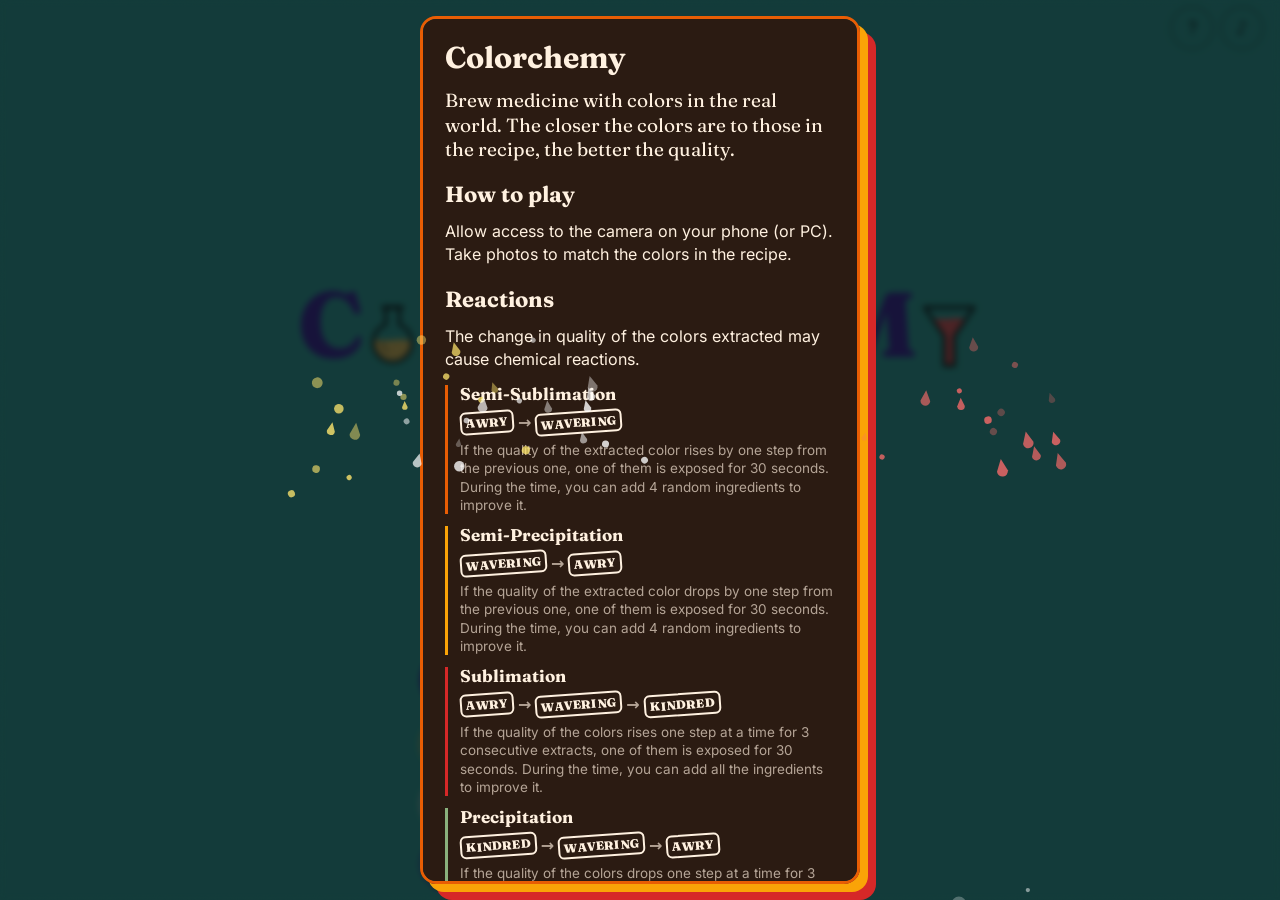
==== commit d1aed189: "colorchemy update" ====
--- a/colorchemy/index.html
+++ b/colorchemy/index.html
@@ -8,7 +8,7 @@
     <meta name="version" content="1.0.0" />
     <link rel="icon" href="data:image/svg+xml,%3Csvg xmlns='http://www.w3.org/2000/svg' viewBox='0 0 40 48'%3E%3Cpath d='M15 4h10v12.5a14 14 0 1 1-10 0z' fill='%230f0f12' stroke='%23edeae3' stroke-width='2.4'/%3E%3Ccircle cx='20' cy='31' r='9' fill='%23029386'/%3E%3C/svg%3E" />
     <title>Colorchemy</title>
-    <script type="module" crossorigin src="./assets/index-Lzugh4K5.js"></script>
+    <script type="module" crossorigin src="./assets/index-BAo4BjDd.js"></script>
     <link rel="stylesheet" crossorigin href="./assets/index-BkJwn1oc.css">
   </head>
   <body data-theme="night">
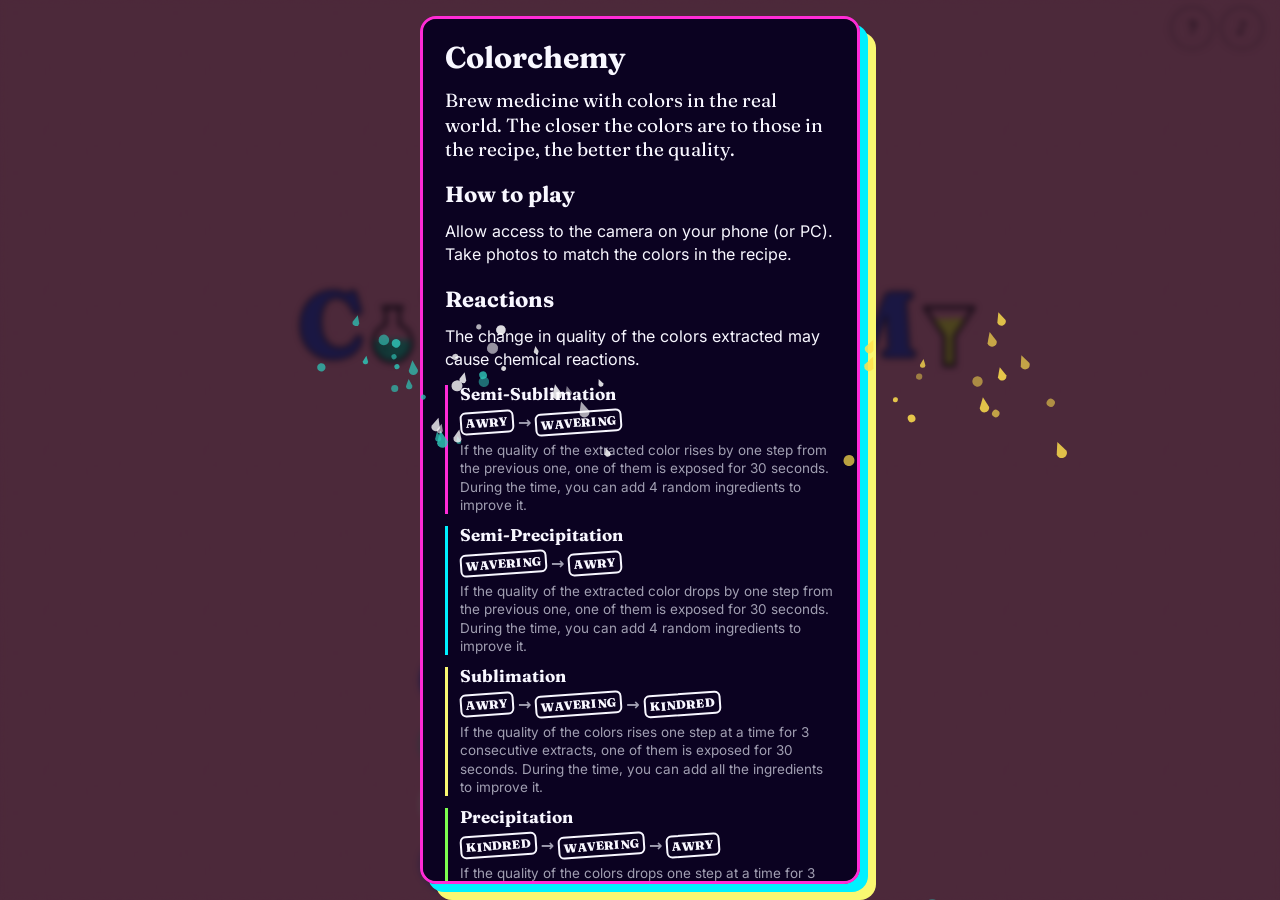
==== commit 33d470ea: "final builds for digit7" ====
--- a/colorchemy/index.html
+++ b/colorchemy/index.html
@@ -8,7 +8,7 @@
     <meta name="version" content="1.0.0" />
     <link rel="icon" href="data:image/svg+xml,%3Csvg xmlns='http://www.w3.org/2000/svg' viewBox='0 0 40 48'%3E%3Cpath d='M15 4h10v12.5a14 14 0 1 1-10 0z' fill='%230f0f12' stroke='%23edeae3' stroke-width='2.4'/%3E%3Ccircle cx='20' cy='31' r='9' fill='%23029386'/%3E%3C/svg%3E" />
     <title>Colorchemy</title>
-    <script type="module" crossorigin src="./assets/index-BAo4BjDd.js"></script>
+    <script type="module" crossorigin src="./assets/index-DNicZyP7.js"></script>
     <link rel="stylesheet" crossorigin href="./assets/index-BkJwn1oc.css">
   </head>
   <body data-theme="night">
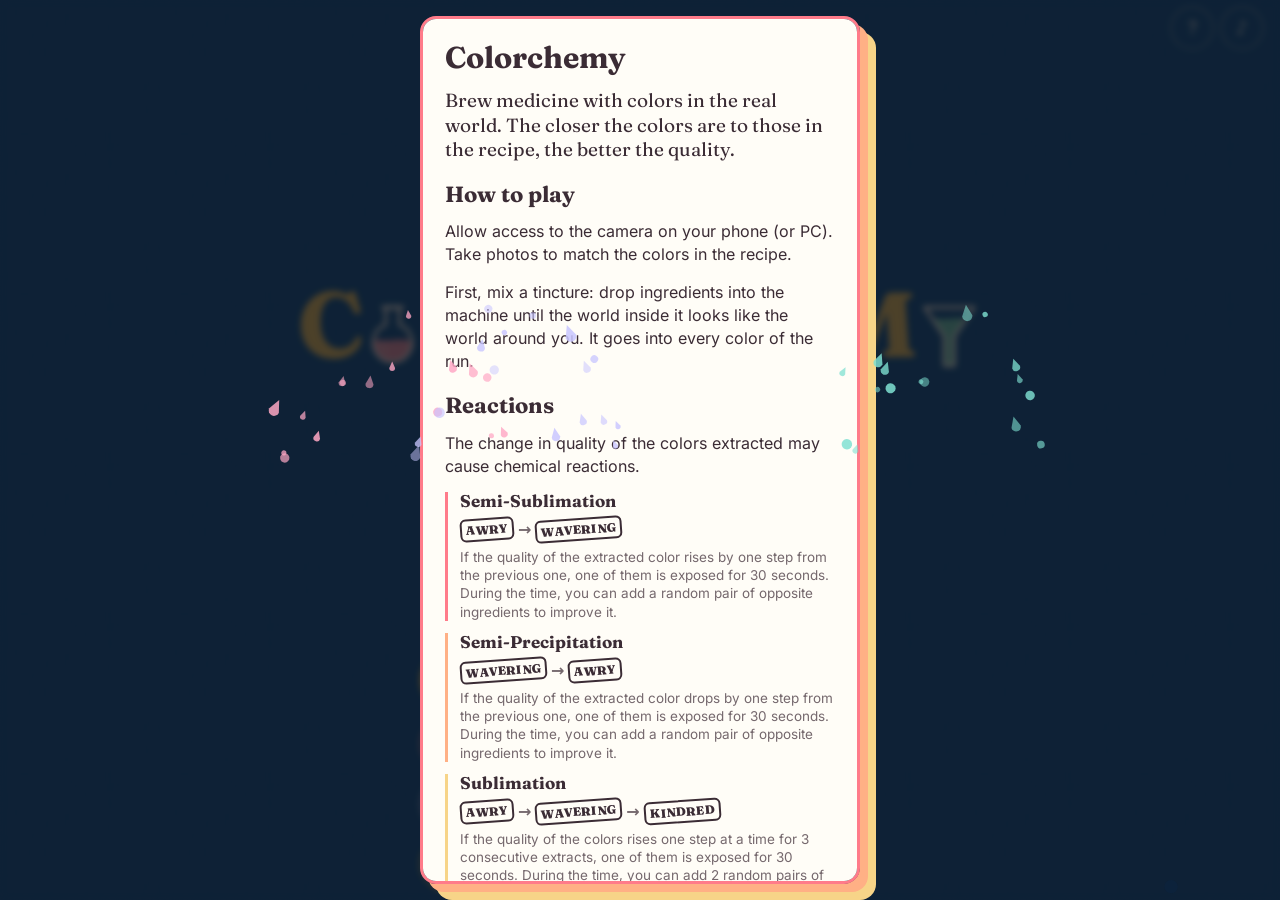
==== commit 529a08a3: "actual final builds for digit7" ====
--- a/colorchemy/index.html
+++ b/colorchemy/index.html
@@ -8,8 +8,8 @@
     <meta name="version" content="1.0.0" />
     <link rel="icon" href="data:image/svg+xml,%3Csvg xmlns='http://www.w3.org/2000/svg' viewBox='0 0 40 48'%3E%3Cpath d='M15 4h10v12.5a14 14 0 1 1-10 0z' fill='%230f0f12' stroke='%23edeae3' stroke-width='2.4'/%3E%3Ccircle cx='20' cy='31' r='9' fill='%23029386'/%3E%3C/svg%3E" />
     <title>Colorchemy</title>
-    <script type="module" crossorigin src="./assets/index-DNicZyP7.js"></script>
-    <link rel="stylesheet" crossorigin href="./assets/index-BkJwn1oc.css">
+    <script type="module" crossorigin src="./assets/index-DNPpNqA5.js"></script>
+    <link rel="stylesheet" crossorigin href="./assets/index-CVOED4Ic.css">
   </head>
   <body data-theme="night">
     <div id="app">
--- a/colorchemy/assets/index-CVOED4Ic.css
+++ b/colorchemy/assets/index-CVOED4Ic.css
@@ -0,0 +1 @@
+@font-face{font-family:Fraunces Variable;font-style:normal;font-display:swap;font-weight:100 900;src:url(./fraunces-vietnamese-wght-normal-CnvboYUG.woff2) format("woff2-variations");unicode-range:U+0102-0103,U+0110-0111,U+0128-0129,U+0168-0169,U+01A0-01A1,U+01AF-01B0,U+0300-0301,U+0303-0304,U+0308-0309,U+0323,U+0329,U+1EA0-1EF9,U+20AB}@font-face{font-family:Fraunces Variable;font-style:normal;font-display:swap;font-weight:100 900;src:url(./fraunces-latin-ext-wght-normal-Ca2vKHc0.woff2) format("woff2-variations");unicode-range:U+0100-02BA,U+02BD-02C5,U+02C7-02CC,U+02CE-02D7,U+02DD-02FF,U+0304,U+0308,U+0329,U+1D00-1DBF,U+1E00-1E9F,U+1EF2-1EFF,U+2020,U+20A0-20AB,U+20AD-20C0,U+2113,U+2C60-2C7F,U+A720-A7FF}@font-face{font-family:Fraunces Variable;font-style:normal;font-display:swap;font-weight:100 900;src:url(./fraunces-latin-wght-normal-ukD16Tqj.woff2) format("woff2-variations");unicode-range:U+0000-00FF,U+0131,U+0152-0153,U+02BB-02BC,U+02C6,U+02DA,U+02DC,U+0304,U+0308,U+0329,U+2000-206F,U+20AC,U+2122,U+2191,U+2193,U+2212,U+2215,U+FEFF,U+FFFD}@font-face{font-family:Fraunces Variable;font-style:italic;font-display:swap;font-weight:100 900;src:url(./fraunces-vietnamese-wght-italic-BicUS2cM.woff2) format("woff2-variations");unicode-range:U+0102-0103,U+0110-0111,U+0128-0129,U+0168-0169,U+01A0-01A1,U+01AF-01B0,U+0300-0301,U+0303-0304,U+0308-0309,U+0323,U+0329,U+1EA0-1EF9,U+20AB}@font-face{font-family:Fraunces Variable;font-style:italic;font-display:swap;font-weight:100 900;src:url(./fraunces-latin-ext-wght-italic-BfTTTDIL.woff2) format("woff2-variations");unicode-range:U+0100-02BA,U+02BD-02C5,U+02C7-02CC,U+02CE-02D7,U+02DD-02FF,U+0304,U+0308,U+0329,U+1D00-1DBF,U+1E00-1E9F,U+1EF2-1EFF,U+2020,U+20A0-20AB,U+20AD-20C0,U+2113,U+2C60-2C7F,U+A720-A7FF}@font-face{font-family:Fraunces Variable;font-style:italic;font-display:swap;font-weight:100 900;src:url(./fraunces-latin-wght-italic-Py8at3oI.woff2) format("woff2-variations");unicode-range:U+0000-00FF,U+0131,U+0152-0153,U+02BB-02BC,U+02C6,U+02DA,U+02DC,U+0304,U+0308,U+0329,U+2000-206F,U+20AC,U+2122,U+2191,U+2193,U+2212,U+2215,U+FEFF,U+FFFD}@font-face{font-family:Inter Variable;font-style:normal;font-display:swap;font-weight:100 900;src:url(./inter-cyrillic-ext-wght-normal-BOeWTOD4.woff2) format("woff2-variations");unicode-range:U+0460-052F,U+1C80-1C8A,U+20B4,U+2DE0-2DFF,U+A640-A69F,U+FE2E-FE2F}@font-face{font-family:Inter Variable;font-style:normal;font-display:swap;font-weight:100 900;src:url(./inter-cyrillic-wght-normal-DqGufNeO.woff2) format("woff2-variations");unicode-range:U+0301,U+0400-045F,U+0490-0491,U+04B0-04B1,U+2116}@font-face{font-family:Inter Variable;font-style:normal;font-display:swap;font-weight:100 900;src:url(./inter-greek-ext-wght-normal-DlzME5K_.woff2) format("woff2-variations");unicode-range:U+1F00-1FFF}@font-face{font-family:Inter Variable;font-style:normal;font-display:swap;font-weight:100 900;src:url(./inter-greek-wght-normal-CkhJZR-_.woff2) format("woff2-variations");unicode-range:U+0370-0377,U+037A-037F,U+0384-038A,U+038C,U+038E-03A1,U+03A3-03FF}@font-face{font-family:Inter Variable;font-style:normal;font-display:swap;font-weight:100 900;src:url(./inter-vietnamese-wght-normal-CBcvBZtf.woff2) format("woff2-variations");unicode-range:U+0102-0103,U+0110-0111,U+0128-0129,U+0168-0169,U+01A0-01A1,U+01AF-01B0,U+0300-0301,U+0303-0304,U+0308-0309,U+0323,U+0329,U+1EA0-1EF9,U+20AB}@font-face{font-family:Inter Variable;font-style:normal;font-display:swap;font-weight:100 900;src:url(./inter-latin-ext-wght-normal-DO1Apj_S.woff2) format("woff2-variations");unicode-range:U+0100-02BA,U+02BD-02C5,U+02C7-02CC,U+02CE-02D7,U+02DD-02FF,U+0304,U+0308,U+0329,U+1D00-1DBF,U+1E00-1E9F,U+1EF2-1EFF,U+2020,U+20A0-20AB,U+20AD-20C0,U+2113,U+2C60-2C7F,U+A720-A7FF}@font-face{font-family:Inter Variable;font-style:normal;font-display:swap;font-weight:100 900;src:url(./inter-latin-wght-normal-Dx4kXJAl.woff2) format("woff2-variations");unicode-range:U+0000-00FF,U+0131,U+0152-0153,U+02BB-02BC,U+02C6,U+02DA,U+02DC,U+0304,U+0308,U+0329,U+2000-206F,U+20AC,U+2122,U+2191,U+2193,U+2212,U+2215,U+FEFF,U+FFFD}@font-face{font-family:JetBrains Mono;font-style:normal;font-display:swap;font-weight:400;src:url(./jetbrains-mono-cyrillic-ext-400-normal-C_uLvvQ5.woff2) format("woff2"),url(./jetbrains-mono-cyrillic-ext-400-normal-Bh0R7Dhr.woff) format("woff");unicode-range:U+0460-052F,U+1C80-1C8A,U+20B4,U+2DE0-2DFF,U+A640-A69F,U+FE2E-FE2F}@font-face{font-family:JetBrains Mono;font-style:normal;font-display:swap;font-weight:400;src:url(./jetbrains-mono-cyrillic-400-normal-BEIGL1Tu.woff2) format("woff2"),url(./jetbrains-mono-cyrillic-400-normal-ugxPyKxw.woff) format("woff");unicode-range:U+0301,U+0400-045F,U+0490-0491,U+04B0-04B1,U+2116}@font-face{font-family:JetBrains Mono;font-style:normal;font-display:swap;font-weight:400;src:url(./jetbrains-mono-greek-400-normal-C190GLew.woff2) format("woff2"),url(./jetbrains-mono-greek-400-normal-B9oWc5Lo.woff) format("woff");unicode-range:U+0370-0377,U+037A-037F,U+0384-038A,U+038C,U+038E-03A1,U+03A3-03FF}@font-face{font-family:JetBrains Mono;font-style:normal;font-display:swap;font-weight:400;src:url(./jetbrains-mono-vietnamese-400-normal-ByoDsISC.woff2) format("woff2"),url(./jetbrains-mono-vietnamese-400-normal-CqNFfHCs.woff) format("woff");unicode-range:U+0102-0103,U+0110-0111,U+0128-0129,U+0168-0169,U+01A0-01A1,U+01AF-01B0,U+0300-0301,U+0303-0304,U+0308-0309,U+0323,U+0329,U+1EA0-1EF9,U+20AB}@font-face{font-family:JetBrains Mono;font-style:normal;font-display:swap;font-weight:400;src:url(./jetbrains-mono-latin-ext-400-normal-Bc8Ftmh3.woff2) format("woff2"),url(./jetbrains-mono-latin-ext-400-normal-fXTG6kC5.woff) format("woff");unicode-range:U+0100-02BA,U+02BD-02C5,U+02C7-02CC,U+02CE-02D7,U+02DD-02FF,U+0304,U+0308,U+0329,U+1D00-1DBF,U+1E00-1E9F,U+1EF2-1EFF,U+2020,U+20A0-20AB,U+20AD-20C0,U+2113,U+2C60-2C7F,U+A720-A7FF}@font-face{font-family:JetBrains Mono;font-style:normal;font-display:swap;font-weight:400;src:url(./jetbrains-mono-latin-400-normal-V6pRDFza.woff2) format("woff2"),url(./jetbrains-mono-latin-400-normal-6-qcROiO.woff) format("woff");unicode-range:U+0000-00FF,U+0131,U+0152-0153,U+02BB-02BC,U+02C6,U+02DA,U+02DC,U+0304,U+0308,U+0329,U+2000-206F,U+20AC,U+2122,U+2191,U+2193,U+2212,U+2215,U+FEFF,U+FFFD}@font-face{font-family:JetBrains Mono;font-style:normal;font-display:swap;font-weight:700;src:url(./jetbrains-mono-cyrillic-ext-700-normal-D6iG63UR.woff2) format("woff2"),url(./jetbrains-mono-cyrillic-ext-700-normal-iEXTdOVf.woff) format("woff");unicode-range:U+0460-052F,U+1C80-1C8A,U+20B4,U+2DE0-2DFF,U+A640-A69F,U+FE2E-FE2F}@font-face{font-family:JetBrains Mono;font-style:normal;font-display:swap;font-weight:700;src:url(./jetbrains-mono-cyrillic-700-normal-BWTpRfYl.woff2) format("woff2"),url(./jetbrains-mono-cyrillic-700-normal-CEoEElIJ.woff) format("woff");unicode-range:U+0301,U+0400-045F,U+0490-0491,U+04B0-04B1,U+2116}@font-face{font-family:JetBrains Mono;font-style:normal;font-display:swap;font-weight:700;src:url(./jetbrains-mono-greek-700-normal-C6CZE3T8.woff2) format("woff2"),url(./jetbrains-mono-greek-700-normal-DEigVDxa.woff) format("woff");unicode-range:U+0370-0377,U+037A-037F,U+0384-038A,U+038C,U+038E-03A1,U+03A3-03FF}@font-face{font-family:JetBrains Mono;font-style:normal;font-display:swap;font-weight:700;src:url(./jetbrains-mono-vietnamese-700-normal-k5PzE07T.woff2) format("woff2"),url(./jetbrains-mono-vietnamese-700-normal-BDLVIk2r.woff) format("woff");unicode-range:U+0102-0103,U+0110-0111,U+0128-0129,U+0168-0169,U+01A0-01A1,U+01AF-01B0,U+0300-0301,U+0303-0304,U+0308-0309,U+0323,U+0329,U+1EA0-1EF9,U+20AB}@font-face{font-family:JetBrains Mono;font-style:normal;font-display:swap;font-weight:700;src:url(./jetbrains-mono-latin-ext-700-normal-CZipNAKV.woff2) format("woff2"),url(./jetbrains-mono-latin-ext-700-normal-CxPITLHs.woff) format("woff");unicode-range:U+0100-02BA,U+02BD-02C5,U+02C7-02CC,U+02CE-02D7,U+02DD-02FF,U+0304,U+0308,U+0329,U+1D00-1DBF,U+1E00-1E9F,U+1EF2-1EFF,U+2020,U+20A0-20AB,U+20AD-20C0,U+2113,U+2C60-2C7F,U+A720-A7FF}@font-face{font-family:JetBrains Mono;font-style:normal;font-display:swap;font-weight:700;src:url(./jetbrains-mono-latin-700-normal-BYuf6tUa.woff2) format("woff2"),url(./jetbrains-mono-latin-700-normal-D3wTyLJW.woff) format("woff");unicode-range:U+0000-00FF,U+0131,U+0152-0153,U+02BB-02BC,U+02C6,U+02DA,U+02DC,U+0304,U+0308,U+0329,U+2000-206F,U+20AC,U+2122,U+2191,U+2193,U+2212,U+2215,U+FEFF,U+FFFD}:root{--ink: #0f0f12;--soot: #1a1a1f;--ash: #2a2a31;--smoke: #6e6e78;--fog: #a9a9b2;--bone: #edeae3;--paper: #f7f5f0;--paper-2: #ebe7de;--bg: var(--ink);--panel: var(--soot);--line: var(--ash);--text: var(--bone);--muted: var(--fog);--btn-bg: transparent;--btn-fg: var(--bone);--primary-bg: var(--bone);--primary-fg: var(--ink);--display: "Fraunces Variable", "Iowan Old Style", Georgia, serif;--ui: "Inter Variable", system-ui, -apple-system, "Segoe UI", Roboto, sans-serif;--mono: "JetBrains Mono", ui-monospace, Menlo, Consolas, monospace;--pad: 16px;--radius: 10px;--safe-t: env(safe-area-inset-top, 0px);--safe-b: env(safe-area-inset-bottom, 0px);--safe-l: env(safe-area-inset-left, 0px);--safe-r: env(safe-area-inset-right, 0px);color-scheme:dark}body[data-theme=paper]{--bg: var(--paper);--panel: var(--paper-2);--line: #d6d1c6;--text: var(--ink);--muted: #5d5d66;--btn-fg: var(--ink);--primary-bg: var(--ink);--primary-fg: var(--paper);color-scheme:light}*,*:before,*:after{box-sizing:border-box}html,body{margin:0;height:100%;background:var(--bg);color:var(--text);font-family:var(--ui);font-size:16px;line-height:1.45;-webkit-font-smoothing:antialiased;-webkit-tap-highlight-color:transparent;overscroll-behavior:none}body:before{content:"";position:fixed;inset:0;pointer-events:none;z-index:50;opacity:.07;background-image:url("data:image/svg+xml,%3Csvg xmlns='http://www.w3.org/2000/svg' width='160' height='160'%3E%3Cfilter id='n'%3E%3CfeTurbulence type='fractalNoise' baseFrequency='.9' numOctaves='2' stitchTiles='stitch'/%3E%3CfeColorMatrix values='0 0 0 0 .5 0 0 0 0 .5 0 0 0 0 .5 0 0 0 .9 0'/%3E%3C/filter%3E%3Crect width='100%25' height='100%25' filter='url(%23n)'/%3E%3C/svg%3E")}button,input{font:inherit;color:inherit}[hidden]{display:none!important}h1,h2,h3{font-family:var(--display);font-weight:700;line-height:1.1;margin:0}p{margin:0}.mono{font-family:var(--mono);font-variant-numeric:tabular-nums}.muted{color:var(--muted)}.small{font-size:13px}.center{text-align:center}.row{display:flex;gap:10px;align-items:center;justify-content:center;flex-wrap:wrap}.row.tight{gap:6px;flex-wrap:nowrap}.col{display:flex;flex-direction:column;gap:10px}#app{min-height:100%}.boot{min-height:100dvh;display:grid;place-content:center;text-align:center;gap:6px;font-family:Georgia,serif}.boot-title{font-size:28px;letter-spacing:.08em;text-transform:uppercase}.boot-sub{font-style:italic;color:var(--fog)}.boot-load{margin-top:18px;font-family:system-ui,sans-serif;font-size:13px;color:var(--smoke)}.screen{position:relative;display:flex;flex-direction:column;min-height:100dvh;max-width:1280px;margin:0 auto;padding:calc(var(--safe-t) + 4px) calc(var(--safe-r) + var(--pad)) calc(var(--safe-b) + 12px) calc(var(--safe-l) + var(--pad));opacity:0;transform:translateY(6px);transition:opacity .28s ease,transform .28s ease}.screen.in{opacity:1;transform:none}.screen.hunt,.screen.brew{height:100dvh;overflow:hidden}.topbar{display:flex;align-items:center;justify-content:space-between;gap:8px;min-height:48px}.stage-label{font-size:12px;font-weight:600;letter-spacing:.16em;text-transform:uppercase;color:var(--muted);text-align:center;flex:1;white-space:nowrap;overflow:hidden;text-overflow:ellipsis}.icon-btn{width:44px;height:44px;border-radius:50%;border:2px solid var(--line);background:transparent;color:var(--text);font-size:18px;cursor:pointer;display:inline-grid;place-items:center;flex:none}.icon-btn:hover{border-color:var(--muted)}.spectrum{display:flex;gap:3px;height:5px;margin-top:6px}.spectrum span{flex:1;border-radius:3px;background:var(--line);transition:background .6s}.btn{min-height:48px;padding:10px 20px;border-radius:999px;border:2px solid var(--btn-fg);background:var(--btn-bg);color:var(--btn-fg);font-weight:650;font-size:15px;letter-spacing:.04em;cursor:pointer;transition:transform .12s ease,background .2s,opacity .2s;touch-action:manipulation}.btn:hover{transform:translateY(-1px)}.btn:active{transform:translateY(1px) scale(.99)}.btn.primary{background:var(--primary-bg);color:var(--primary-fg);border-color:var(--primary-bg)}.btn.ghost{border-color:var(--line);font-weight:550}.btn.xl{min-height:56px;font-size:17px;text-transform:uppercase;letter-spacing:.14em;width:100%}.btn.small{min-height:40px;padding:6px 14px;font-size:13px}.btn.active{background:var(--text);color:var(--bg)}.btn:disabled{opacity:.4;cursor:not-allowed;transform:none}:focus-visible{outline:3px solid var(--text);outline-offset:3px}.title-hero{flex:1;display:grid;place-content:center;justify-items:center;gap:18px;padding:20px 0;text-align:center}.logo{margin:0;max-width:100%;font-family:var(--display);font-weight:800;letter-spacing:.01em}.logo-line{display:flex;align-items:flex-end;justify-content:center;font-size:clamp(34px,11.2vw,92px);line-height:.9;white-space:nowrap}.logo-o{display:inline-block;width:.6em;height:.76em;margin:0 .015em;color:var(--text)}.logo-o svg{width:100%;height:100%;overflow:visible}.logo-o.logo-funnel{width:.68em}.ll.outlined{-webkit-text-stroke:.035em var(--text);paint-order:stroke fill}.tagline{font-family:var(--display);font-style:italic;font-weight:400;font-size:clamp(22px,6.4vw,34px);line-height:1.15;max-width:14ch}.tagline.small-tag{margin:0;max-width:34ch;font-size:13.5px;line-height:1.35;opacity:.85}.qmark{position:relative;display:inline-block}.qdrop{position:absolute;left:50%;bottom:.08em;width:.24em;height:.24em;border-radius:50%/60% 60% 40% 40%;transform:translate(-38%);box-shadow:0 0 0 .12em var(--bg);transition:background .9s ease}.title-actions{display:grid;gap:12px;width:100%;max-width:440px;margin:0 auto}.footnote{margin-top:16px;text-align:center;font-size:12px;color:var(--smoke)}.overlay{position:fixed;inset:0;z-index:100;display:grid;place-items:center;padding:16px;background:#08080ab8;backdrop-filter:blur(3px);animation:fade .2s ease}.dialog{width:min(440px,100%);max-height:calc(100dvh - 32px);overflow-y:auto;background:var(--soot);color:var(--bone);border:2px solid var(--ash)}.palette-overlay .dialog{background:var(--bg);color:var(--text);border:3px solid var(--p1);box-shadow:8px 8px 0 var(--p2),16px 16px 0 var(--p3);border-radius:16px;padding:22px;display:grid;gap:14px;animation:rise .25s ease}.paper-dialog{background:var(--paper);color:var(--ink);border-color:#d6d1c6}.dialog .row .btn{flex:1}.howto h2{font-size:30px}.steps{list-style:none;padding:0;margin:0;display:grid;gap:14px}.steps li{display:grid;grid-template-columns:40px 1fr;gap:12px}.step-n{font-family:var(--display);font-size:22px;font-weight:700;width:40px;height:40px;border:2px solid currentColor;border-radius:50%;display:grid;place-items:center}.palette-overlay .steps li:nth-child(1) .step-n{background:var(--p1);border-color:var(--p1);color:var(--p1-ink)}.palette-overlay .steps li:nth-child(2) .step-n{background:var(--p2);border-color:var(--p2);color:var(--p2-ink)}.palette-overlay .steps li:nth-child(3) .step-n{background:var(--p3);border-color:var(--p3);color:var(--p3-ink)}.steps h3{font-size:18px;margin-bottom:2px}.steps p{color:var(--muted);font-size:14px}.howto .howto-intro{font-family:var(--display);font-size:19px;line-height:1.3}.howto .howto-sub{margin-top:6px;font-size:22px}.rx-guide{display:grid;gap:10px;text-align:left}.rx-guide>p{margin:0}.rg-list{list-style:none;margin:0;padding:0;display:grid;gap:12px}.rg-list li{display:grid;gap:5px;padding-left:12px;border-left:3px solid var(--p1, var(--line))}.rg-list li:nth-child(2){border-left-color:var(--p2, var(--line))}.rg-list li:nth-child(3){border-left-color:var(--p3, var(--line))}.rg-list li:nth-child(4){border-left-color:var(--p4, var(--line))}.rg-list li:nth-child(5){border-left-color:var(--p5, var(--line))}.rg-list li.rg-none{border-left:3px dashed var(--line)}.rg-list h3{margin:0;font-size:17px}.rg-list p{margin:0;color:var(--muted);font-size:13.5px;line-height:1.35}.rg-chain{display:flex;flex-wrap:wrap;align-items:center;gap:4px;padding:2px 0}.rg-chain .stamp{font-size:9.5px;padding:1px 4px;border-width:2px;letter-spacing:.02em}.rg-sep{font-weight:700;color:var(--muted)}.rg-none-row{display:flex;flex-wrap:wrap;align-items:center;gap:4px 10px}.palette-overlay .muted{color:var(--muted)}.center-col{flex:1;display:grid;align-content:center;justify-items:center;gap:14px;text-align:center;max-width:420px;margin:0 auto;width:100%}.center-col .btn{width:100%}.center-col h2{font-size:28px}.eye{font-size:72px;line-height:1;animation:breathe 3s ease-in-out infinite}.eye.closed{animation:none;opacity:.6}#toast{position:fixed;left:50%;bottom:calc(var(--safe-b) + 24px);transform:translate(-50%,20px);z-index:200;max-width:min(92vw,420px);padding:10px 16px;border-radius:12px;background:var(--bone);color:var(--ink);font-size:14px;font-weight:550;text-align:center;box-shadow:0 8px 30px #00000059;opacity:0;pointer-events:none;transition:opacity .2s,transform .2s}#toast.show{opacity:1;transform:translate(-50%)}.target-card{display:flex;gap:10px;align-items:center;padding:8px 12px 8px 8px;border:2px solid var(--ash);border-radius:14px;background:var(--soot);min-width:0;animation:slide-in .4s cubic-bezier(.2,1.4,.4,1) both}.vial{width:18px;height:46px;flex:none;color:var(--bone)}.vial svg{width:100%;height:100%}.tc-body{min-width:0;flex:1}.tc-name{font-family:var(--display);font-size:19px;font-weight:700;line-height:1.1;white-space:nowrap;overflow:hidden;text-overflow:ellipsis}.tc-meta{font-size:11px;color:var(--fog);letter-spacing:.04em;display:flex;align-items:center;gap:5px;white-space:nowrap;overflow:hidden}.tc-pattern{width:12px;height:12px;border:1.5px solid var(--fog);border-radius:3px;flex:none}.target-a .tc-pattern{background:repeating-linear-gradient(-45deg,var(--fog) 0 1.5px,transparent 1.5px 4px)}.target-b .tc-pattern{background:radial-gradient(circle,var(--fog) 1.3px,transparent 1.6px) 0 0 / 4px 4px}.tc-best{font-size:11px;color:var(--fog)}.target-card.big{flex-direction:column;align-items:center;text-align:center;padding:18px 12px 14px;gap:10px;flex:1}.target-card.big .vial{width:34px;height:84px}.target-card.big .tc-name{font-size:clamp(22px,6.4vw,30px);white-space:normal}.target-card.big .tc-meta{justify-content:center}.meter{display:flex;align-items:center;gap:6px;margin-top:3px}.pips{display:flex;gap:3px}.pips i{width:12px;height:7px;border-radius:2px;background:var(--ash);transition:background .2s}.pips i.on{background:var(--bone)}.meter[data-level="4"] .pips i.on{background:var(--ing, var(--bone));box-shadow:0 0 6px var(--ing, transparent)}.meter-word{font-size:11px;font-weight:600;letter-spacing:.1em;text-transform:uppercase;color:var(--fog);min-width:6ch}.meter[data-level="4"] .meter-word{color:var(--bone)}.deal{flex:1;display:grid;align-content:center;gap:12px;text-align:center;max-width:560px;width:100%;margin:0 auto}.stage-name{font-family:var(--display);font-size:clamp(40px,13vw,64px);font-weight:800;letter-spacing:.04em;line-height:1}.stage-meaning{font-family:var(--display);font-style:italic;color:var(--fog);margin-top:-4px}.deal-ask{margin-top:14px;color:var(--fog);font-size:14px}.deal-cards{display:flex;align-items:stretch;gap:8px}.amp{align-self:center;font-family:var(--display);font-style:italic;font-size:28px;color:var(--smoke)}.hint-box,.catalyst{border:2px dashed var(--ash);border-radius:12px;padding:10px 14px;font-size:14px;text-align:left}.catalyst strong{letter-spacing:.06em;text-transform:uppercase;font-size:13px}.bottom-actions{display:grid;gap:8px;max-width:440px;width:100%;margin:12px auto 0}.hunt-layout{flex:1;min-height:0;display:flex;flex-direction:column;gap:8px}.hunt-side,.hunt-main{display:flex;flex-direction:column;gap:8px;min-height:0}.hunt-main{flex:1}.hunt-cards{display:grid;grid-template-columns:1fr 1fr;gap:8px}.timer{font-family:var(--mono);font-size:20px;font-weight:700;min-width:3.4ch;text-align:right}.timer.urgent{animation:pulse 1s ease-in-out infinite}.stage-wrap{flex:1;min-height:160px;display:grid;place-items:center;overflow:hidden}.viewport{position:relative;border-radius:14px;overflow:hidden;background:#000;box-shadow:0 0 0 2px var(--ash)}.viewport video,.viewport canvas{position:absolute;inset:0;width:100%;height:100%;display:block}.camera-video{object-fit:fill;opacity:.01}.viewport.no-lens .camera-video{opacity:1;filter:grayscale(1)}.viewport.mirrored .camera-video{transform:scaleX(-1)}.viewport.no-lens .lens-canvas{display:none}.freeze-canvas{display:none!important}.viewport.frozen .freeze-canvas{display:block!important;animation:settle .35s ease}.viewport.flash:after{content:"";position:absolute;inset:0;background:#fff;animation:flash .25s ease forwards}.scene-warning{position:absolute;left:10px;right:10px;top:10px;padding:8px 12px;border-radius:10px;background:#0f0f12d9;font-size:13px;text-align:center}.hunt-controls{display:grid;grid-template-columns:1fr auto 1fr;align-items:center;gap:8px}.hunt-controls .side{display:flex;gap:6px;flex-wrap:wrap}.hunt-controls .side.right{justify-content:flex-end}.shutter{width:76px;height:76px;border-radius:50%;border:4px solid var(--bone);background:transparent;padding:6px;cursor:pointer;touch-action:manipulation}.shutter span{display:block;width:100%;height:100%;border-radius:50%;background:var(--bone);transition:transform .1s}.shutter:active span{transform:scale(.9)}.freeze-bar{display:grid;grid-template-columns:1fr 1.4fr;gap:10px}.tip{text-align:center;font-size:12px;color:var(--smoke);font-style:italic;min-height:18px}.desk-only{display:none}.brew-layout{flex:1;min-height:0;display:flex;flex-direction:column;gap:8px}.brew-main{flex:1;min-height:0;display:flex;flex-direction:column;gap:4px}.photo-wrap{flex:1;min-height:150px;display:grid;place-items:center;overflow:hidden}.photo{position:relative;overflow:hidden;border-radius:10px;touch-action:none;user-select:none;cursor:crosshair;box-shadow:0 0 0 2px var(--ash)}.photo.albedo-mode{cursor:cell;box-shadow:0 0 0 3px var(--bone)}.brew-canvas{display:block;width:100%;height:100%}.crop-box{position:absolute;border:2px solid var(--bone);box-shadow:0 0 0 9999px #0a0a0c9e;cursor:move}.crop-box:before,.crop-box:after{content:"";position:absolute;inset:0;pointer-events:none;background:linear-gradient(90deg,transparent calc(33.33% - .5px),rgba(237,234,227,.25) 0 calc(33.33% + .5px),transparent 0 calc(66.66% - .5px),rgba(237,234,227,.25) 0 calc(66.66% + .5px),transparent 0)}.crop-box:after{transform:rotate(90deg) scale(var(--ar, 1));display:none}.handle{position:absolute;width:26px;height:26px}.handle:after{content:"";position:absolute;width:14px;height:14px;border:4px solid var(--bone)}.handle.nw{left:-6px;top:-6px;cursor:nwse-resize}.handle.nw:after{left:4px;top:4px;border-right:0;border-bottom:0}.handle.ne{right:-6px;top:-6px;cursor:nesw-resize}.handle.ne:after{right:4px;top:4px;border-left:0;border-bottom:0}.handle.sw{left:-6px;bottom:-6px;cursor:nesw-resize}.handle.sw:after{left:4px;bottom:4px;border-right:0;border-top:0}.handle.se{right:-6px;bottom:-6px;cursor:nwse-resize}.handle.se:after{right:4px;bottom:4px;border-left:0;border-top:0}.loupe{position:absolute;width:26px;height:26px;margin:-13px 0 0 -13px;border-radius:50%;border:3px solid var(--bone);background:var(--found, transparent);box-shadow:0 0 0 2px var(--ink),0 2px 8px #00000080;font-size:10px;font-weight:800;display:grid;place-items:center;color:var(--bone);text-shadow:0 0 3px #000;pointer-events:none;transition:left .15s,top .15s}.loupe.b{border-style:dotted}.loupe.pop{animation:pop .4s cubic-bezier(.2,1.6,.4,1)}.brew-side{display:grid;gap:6px}.readout{display:grid;grid-template-columns:18px minmax(0,1.4fr) minmax(40px,1fr) 3ch 18px 9ch;align-items:center;gap:8px;font-size:14px;min-height:30px}.r-name{white-space:nowrap;overflow:hidden;text-overflow:ellipsis}.r-name b{font-family:var(--mono);font-size:11px;color:var(--fog)}.bar{height:8px;border-radius:4px;background:var(--ash);overflow:hidden}.bar i{display:block;height:100%;width:0;background:var(--bone);border-radius:4px;transition:width .5s cubic-bezier(.2,.8,.2,1)}.acc{font-family:var(--mono);font-weight:700;text-align:right}.grade-word{font-size:11px;font-weight:700;letter-spacing:.08em;text-transform:uppercase;color:var(--fog);white-space:nowrap;overflow:hidden;text-overflow:ellipsis}.readout.fool .grade-word{color:var(--bone);text-decoration:underline wavy}.swatch{display:inline-block;width:18px;height:18px;border-radius:5px;box-shadow:inset 0 0 0 1.5px #7f7f7f73;flex:none}.factors-row{display:flex;justify-content:space-between;align-items:baseline;gap:8px;flex-wrap:wrap}.factors{display:flex;gap:4px 12px;flex-wrap:wrap;font-family:var(--mono);font-size:12px;color:var(--fog)}.factors .pure{color:var(--bone)}.factors .warn{color:var(--bone);text-decoration:underline}.estimate{font-family:var(--mono);font-weight:700;font-size:16px}.slider{display:grid;grid-template-columns:11ch 1fr 8ch;align-items:center;gap:8px;font-size:13px}.slider output{font-family:var(--mono);font-size:12px;text-align:right;color:var(--fog)}input[type=range]{width:100%;accent-color:var(--bone);height:32px;background:transparent}.brew-help{min-height:18px}.screen.assay{padding-bottom:calc(var(--safe-b) + 12px)}.assay-layout{flex:1;display:grid;gap:14px;align-content:start;max-width:560px;width:100%;margin:8px auto 0}.assay-left{display:grid;gap:12px;justify-items:center}.assay-right{display:grid;gap:10px;align-content:start}.assay-photo-box{position:relative;max-height:34dvh;max-width:100%;border-radius:10px;overflow:hidden;box-shadow:0 0 0 2px var(--ash)}.assay-photo{display:block;width:100%;height:100%;filter:grayscale(0);transition:filter .8s ease}.assay-photo-box.scanned .assay-photo{filter:grayscale(1) brightness(.8)}.beam{position:absolute;left:0;right:0;top:-10%;height:10%;background:linear-gradient(transparent,rgba(237,234,227,.5),transparent);animation:scan 1.2s ease-in-out .2s 1 both;pointer-events:none}.assay-row{border:2px solid var(--ash);border-radius:12px;padding:10px 12px;display:grid;gap:6px;animation:rise .3s ease}.ar-top,.ar-mid{display:flex;align-items:center;justify-content:space-between;gap:10px}.ar-mid .bar{flex:1}.ar-mid .acc{font-size:20px;min-width:3ch}.pair-sw{display:inline-flex;align-items:center;gap:6px}.pair-sw .swatch{width:26px;height:26px}.arrow{color:var(--smoke)}.stamp-slot{min-width:9ch;text-align:right}.hint{font-size:13px;color:var(--fog);font-style:italic;min-height:1em}.receipt{border-top:2px dashed var(--ash);padding-top:8px;display:grid;gap:2px;font-size:14px}.rline{display:flex;justify-content:space-between;animation:rise .2s ease}.rline.sub{border-top:1px solid var(--ash);padding-top:2px;font-weight:600}.rline.bonus{font-weight:650}.rnote{font-size:12px;color:var(--smoke);font-style:italic}.receipt-total{display:flex;justify-content:space-between;align-items:baseline;border-top:3px double var(--bone);padding-top:6px;font-weight:650;letter-spacing:.06em;text-transform:uppercase;font-size:13px}.mono.big{font-size:30px;letter-spacing:0}.potion{display:grid;justify-items:center;gap:8px;text-align:center;animation:rise .4s ease}.potion-art{position:relative;width:96px;height:116px}.swirl{position:absolute;left:18%;right:18%;bottom:6%;aspect-ratio:1;border-radius:50%;filter:blur(10px);opacity:.7;animation:spin 6s linear infinite}.potion-flask{position:absolute;inset:0;color:var(--bone)}.potion-flask svg{width:100%;height:100%}.potion-name{font-family:var(--display);font-size:22px;font-weight:700;max-width:22ch}.qflash{position:fixed;inset:0;z-index:150;pointer-events:none;animation:flash .9s ease forwards}.stamp{display:inline-block;font-family:var(--display);font-weight:900;text-transform:uppercase;letter-spacing:.08em;font-size:14px;padding:2px 8px;border:3px solid currentColor;border-radius:6px;transform:rotate(-4deg);white-space:nowrap}.stamp.small{font-size:12px}.stamp.slam{animation:slam .42s cubic-bezier(.2,1.5,.4,1) both}.stamp.grade-sludge,.stamp.grade-murk{opacity:.6;border-style:dashed}.stamp.grade-quintessence{border-image:linear-gradient(90deg,#e44142,#ff9408,#ffda03,#3f9b0b,#029386,#0485d1,#8e45ca) 1;border-radius:0}.stamp.grade-foolsgold{border-style:double;border-width:4px}.summary-screen{overflow:hidden}.flood{position:fixed;inset:-10%;z-index:0;filter:saturate(0) blur(28px);opacity:.35;transition:filter 2.4s ease,opacity 2.4s ease}.flooded .flood{filter:saturate(1) blur(28px);opacity:.85}.summary{position:relative;z-index:1;display:grid;justify-items:center;gap:10px;text-align:center;max-width:520px;width:100%;margin:auto;padding:22px 18px;background:color-mix(in srgb,var(--bg) 84%,transparent);border:3px solid var(--text);box-shadow:6px 6px 0 var(--p1, transparent),12px 12px 0 var(--p2, transparent);border-radius:20px;backdrop-filter:blur(6px)}.eyebrow{font-size:12px;font-weight:700;letter-spacing:.2em;text-transform:uppercase;color:var(--muted)}.summary .tagline{max-width:none;font-size:24px}.band{font-size:clamp(28px,9.5vw,64px);font-weight:900;letter-spacing:.08em;margin-right:-.08em;max-width:100%;overflow-wrap:anywhere;animation:slam .6s cubic-bezier(.2,1.5,.4,1) .3s both}.total{font-size:28px;font-weight:700}.opus{font-family:var(--display);font-style:italic;font-size:18px}.found-strip{display:flex;gap:6px}.found-strip .swatch{width:34px;height:34px;border-radius:8px}.stone{font-weight:650}.potions{list-style:none;padding:0;margin:4px 0;width:100%;display:grid;gap:6px}.potions li{display:grid;grid-template-columns:auto minmax(0,1fr) auto;gap:10px;align-items:center;text-align:left;font-size:14px;padding:6px 10px;border:1.5px solid var(--line);border-radius:10px;background:color-mix(in srgb,var(--bg) 70%,transparent)}.p-sw{display:inline-flex;gap:3px}.p-name{font-family:var(--display);font-weight:600;min-width:0;overflow-wrap:anywhere}.summary{min-width:0}.summary>*{max-width:100%}.rankline{font-size:14px}.sign{display:flex;gap:8px;align-items:center;font-size:13px;font-weight:600}.sign input{width:14ch;min-height:40px;padding:6px 10px;border-radius:10px;border:2px solid var(--text);background:var(--bg);color:var(--text)}.summary .row .btn{min-width:130px}.page{max-width:760px;width:100%;margin:0 auto;display:grid;gap:12px;padding-bottom:24px}.page-title{font-size:36px}.progress{height:8px;border-radius:4px;background:var(--paper-2);overflow:hidden}.progress i{display:block;height:100%;background:var(--ink)}.shelf{display:grid;gap:14px}.shelf-row h3{font-size:18px;border-bottom:2px solid var(--ink);padding-bottom:4px;margin-bottom:8px}.flasks{display:grid;grid-template-columns:repeat(auto-fill,minmax(76px,1fr));gap:8px}.flask-btn{display:grid;justify-items:center;gap:2px;padding:6px 2px;border:0;background:transparent;cursor:pointer;border-radius:10px;color:var(--ink)}.flask-btn:hover{background:var(--paper-2)}.flask{width:38px;height:46px;color:#a9a49a}.flask-btn.found .flask{color:var(--ink)}.flask svg{width:100%;height:100%}.f-name{font-size:11px;line-height:1.15;text-align:center;color:var(--muted)}.flask-btn.found .f-name{color:var(--ink);font-weight:600}.f-acc{font-size:11px}.formulae-title{margin-top:10px;font-size:20px}.formulae{list-style:none;margin:0;padding:0;display:grid;gap:6px}.formulae li{display:grid;grid-template-columns:auto 1fr;gap:2px 10px;align-items:center;padding:6px 10px;border:1.5px dashed #c9c3b7;border-radius:10px;color:var(--muted)}.formulae li>.muted{grid-column:2}.formulae li.known{border-style:solid;color:var(--ink);font-family:var(--display);font-weight:600}.thumb{width:120px;height:120px;border-radius:12px;object-fit:cover;justify-self:center}.pair-sw.big{justify-content:center;gap:18px}.pair-sw.big figure{margin:0;display:grid;justify-items:center;gap:4px;font-size:12px}.pair-sw.big .swatch{width:56px;height:56px;border-radius:12px}.tabs{display:flex;gap:6px;border-bottom:2px solid var(--ink)}.tab{min-height:44px;padding:6px 14px;border:0;border-radius:10px 10px 0 0;background:transparent;cursor:pointer;font-weight:600}.tab.active{background:var(--text);color:var(--bg)}.tabs{border-bottom-color:var(--text)}.board{list-style:none;margin:0;padding:0;display:grid;gap:6px}.board li{display:grid;grid-template-columns:2.4ch minmax(0,1fr) auto auto;grid-template-areas:"rank name band score" "rank sw sw score";gap:2px 10px;align-items:center;padding:8px 12px;border:2px solid var(--line);border-left:6px solid var(--tint, var(--line));border-radius:12px;background:color-mix(in srgb,var(--bg) 82%,transparent)}.board li.top1{border-color:var(--p1);box-shadow:4px 4px 0 var(--p1)}.board li.top2{border-color:var(--p2);box-shadow:3px 3px 0 var(--p2)}.board li.top3{border-color:var(--p3);box-shadow:2px 2px 0 var(--p3)}.b-rank{grid-area:rank;font-weight:700}.b-name{grid-area:name;font-weight:650;white-space:nowrap;overflow:hidden;text-overflow:ellipsis}.b-sw{grid-area:sw;display:flex;gap:3px}.b-sw .swatch{width:14px;height:14px;border-radius:4px}.b-band{grid-area:band;letter-spacing:.08em;color:var(--muted)}.b-score{grid-area:score;font-weight:700;font-size:18px}.empty{padding:30px 0;text-align:center;font-style:italic;color:var(--muted)}body[data-theme=palette] .footnote,body[data-theme=palette] .muted{color:var(--muted)}body[data-theme=palette] .eye{color:var(--p1)}body[data-theme=palette] .center-col h2{color:var(--text)}body[data-theme=palette] .band{color:var(--text);text-shadow:3px 3px 0 var(--p1),6px 6px 0 var(--p2)}body[data-theme=palette] .page-title{color:var(--text);text-shadow:2px 2px 0 var(--p1)}@media(max-width:560px){.summary{margin-left:0;margin-right:12px;width:calc(100% - 12px)}}.decor{position:fixed;inset:0;z-index:-1;overflow:hidden;pointer-events:none}.decor i{position:absolute;width:46vmax;height:46vmax;border-radius:50%;filter:blur(42px);opacity:.45;animation:drift 18s ease-in-out infinite alternate}.decor .b1{background:var(--p1);left:-16vmax;top:-14vmax}.decor .b2{background:var(--p2);right:-18vmax;top:8vh;animation-duration:22s;animation-delay:-6s}.decor .b3{background:var(--p3);left:10vw;bottom:-22vmax;animation-duration:26s;animation-delay:-12s}.decor .b4{background:var(--p4);right:-10vmax;bottom:-12vmax;width:30vmax;height:30vmax;animation-duration:20s;animation-delay:-3s}.decor .b5{background:var(--p5);left:38vw;top:26vh;width:22vmax;height:22vmax;opacity:.3;animation-duration:15s}@keyframes drift{0%{transform:translate(0) scale(1)}50%{transform:translate(6vw,4vh) scale(1.12)}to{transform:translate(-4vw,8vh) scale(.92)}}.fx-canvas{position:fixed;inset:0;width:100vw;height:100vh;z-index:160;pointer-events:none}.wipe{position:fixed;inset:0;z-index:170;pointer-events:none}.float-text{position:fixed;z-index:165;transform:translate(-50%,-50%);font-family:var(--mono);font-weight:800;font-size:26px;pointer-events:none;text-shadow:0 2px 0 rgba(0,0,0,.35),0 0 12px rgba(0,0,0,.25);animation:float-up 1.2s cubic-bezier(.2,.8,.3,1) forwards}@keyframes float-up{0%{opacity:0;transform:translate(-50%,-30%) scale(.5)}15%{opacity:1;transform:translate(-50%,-60%) scale(1.25)}to{opacity:0;transform:translate(-50%,-260%) scale(1)}}.shake-soft{animation:shake .32s ease}.shake-hard{animation:shake .45s ease 1.4}@keyframes shake{20%{transform:translate(-4px,2px) rotate(-.4deg)}40%{transform:translate(4px,-2px) rotate(.4deg)}60%{transform:translate(-3px,-1px)}80%{transform:translate(2px,1px)}}.stagger>*{animation:rise-pop .5s cubic-bezier(.2,1.4,.4,1) both;animation-delay:calc(var(--i, 0) * 60ms + .12s)}.stagger>*:nth-child(1){--i: 0}.stagger>*:nth-child(2){--i: 1}.stagger>*:nth-child(3){--i: 2}.stagger>*:nth-child(4){--i: 3}.stagger>*:nth-child(5){--i: 4}.stagger>*:nth-child(6){--i: 5}.stagger>*:nth-child(7){--i: 6}@keyframes rise-pop{0%{opacity:0;transform:translateY(18px) scale(.94)}}.pop-in .swatch{animation:pop-in .42s cubic-bezier(.2,1.8,.4,1) both;animation-delay:calc(.45s + var(--i, 0) * .15s)}@keyframes pop-in{0%{opacity:0;transform:scale(0) rotate(-20deg)}}.ll{display:inline-block;color:var(--c, var(--text));animation:letter-in .7s cubic-bezier(.2,1.7,.4,1) both;animation-delay:calc(var(--i) * 45ms + .1s);transition:scale .25s cubic-bezier(.3,1.6,.5,1),rotate .25s cubic-bezier(.3,1.6,.5,1)}.ll:hover{scale:1.12;rotate:-7deg}.logo-o.ll{color:var(--text)}@keyframes letter-in{0%{opacity:0;transform:translateY(-60px) rotate(-12deg) scale(.6)}}.bubbling .meniscus{animation:slosh 1.8s ease-in-out infinite}@keyframes slosh{50%{transform:translate(-6px)}}body[data-theme=palette] .tagline{color:var(--text)}.btn{transition:transform .14s cubic-bezier(.3,1.6,.5,1),background .2s,box-shadow .2s,opacity .2s}.btn:active:not(:disabled){transform:scale(.94)}.btn.tinted{border-color:var(--tint);box-shadow:3px 3px 0 var(--tint)}.btn.tinted:hover{background:color-mix(in srgb,var(--tint) 22%,transparent);transform:translate(-1px,-1px);box-shadow:5px 5px 0 var(--tint)}body[data-theme=palette] .btn.primary{box-shadow:4px 4px 0 var(--text)}.btn.glow{animation:glow 2.4s ease-in-out infinite}@keyframes glow{0%,to{box-shadow:4px 4px 0 var(--text),0 0 color-mix(in srgb,var(--p2, #fff) 70%,transparent)}50%{box-shadow:4px 4px 0 var(--text),0 0 0 12px color-mix(in srgb,var(--p2, #fff) 0%,transparent)}}.icon-btn{transition:transform .15s cubic-bezier(.3,1.6,.5,1)}.icon-btn:active{transform:scale(.88) rotate(-8deg)}.link-btn{border:0;background:none;color:var(--muted);text-decoration:underline;text-underline-offset:3px;font-size:13px;cursor:pointer;min-height:36px}.spectrum span.current{box-shadow:0 0 0 1.5px var(--bone)}.tg{display:grid;grid-template-columns:auto 1fr auto;align-items:center;gap:10px;padding:8px 10px;border:2px solid var(--ash);border-radius:14px;background:var(--soot)}.tg figure{margin:0;display:grid;justify-items:center;gap:2px;font-size:10px;letter-spacing:.08em;text-transform:uppercase;color:var(--fog)}.big-sw{width:52px;height:52px;border-radius:12px;box-shadow:inset 0 0 0 2px #edeae340;background:var(--ash);transition:background .12s linear}.tg-body{display:grid;min-width:0;text-align:center}.tg-name{font-family:var(--display);font-size:clamp(20px,6vw,28px);font-weight:750;line-height:1.05}.tg-meta{font-size:11px;color:var(--fog);letter-spacing:.04em}.sliders{display:grid;gap:0}.purity-row{display:flex;align-items:center;justify-content:space-between;gap:8px;min-height:36px}.purity{font-family:var(--mono);font-size:12px;color:var(--fog)}.purity.pure{color:var(--bone)}.seven-vp .src-el{position:absolute;inset:0;width:100%;height:100%;opacity:.01;transform-origin:center}.seven-vp.no-gl .src-el{opacity:1}.seven-vp.no-gl .vf-canvas{display:none}.vf-canvas{touch-action:none}.seven-vp{touch-action:none;user-select:none}.reticle{position:absolute;left:50%;top:50%;transform:translate(-50%,-50%);pointer-events:none;border:7px solid var(--ing, var(--bone));border-radius:6px;box-shadow:0 0 0 2px #0f0f12d9,inset 0 0 0 2px #0f0f12d9,0 0 0 9999px #0a0a0c47}.ret-in{position:absolute;inset:0;box-shadow:inset 0 0 0 1px #edeae399}.vf-overlay{position:absolute;inset:0;display:grid;align-content:center;justify-items:center;gap:6px;padding:16px;text-align:center;background:#0f0f12d1;backdrop-filter:blur(2px);animation:fade .18s ease;cursor:pointer}.intro-find{font-family:var(--display);font-style:italic;color:var(--fog)}.intro-sw{width:84px;height:84px;border-radius:16px;box-shadow:0 0 0 3px var(--bone);animation:pop .45s cubic-bezier(.2,1.6,.4,1)}.intro-name{font-size:clamp(34px,11vw,56px);font-weight:800;animation:slam .45s cubic-bezier(.2,1.5,.4,1) both;transform:none}.res-sw{display:flex;align-items:center;gap:12px}.res-sw figure{margin:0;display:grid;justify-items:center;gap:2px;font-size:10px;text-transform:uppercase;letter-spacing:.08em;color:var(--fog)}.res-sw .swatch{width:64px;height:64px;border-radius:14px}.res-name{font-family:var(--display);font-size:22px;font-weight:700}.res-acc{font-size:56px;font-weight:700;line-height:1}.res-stamp .stamp{font-size:20px}.res-hint{font-size:13px;font-style:italic;color:var(--fog);min-height:1em}.res-points{font-size:20px;font-weight:700}.res-points .qs{font-size:13px;color:var(--fog);font-weight:400}.res-next{color:var(--smoke);max-width:28ch}.res-next-btn{margin-top:6px;min-width:min(260px,100%)}.res-ramp{display:flex;align-items:flex-start;justify-content:center;gap:6px;width:100%;max-width:420px}.res-ramp figure{margin:0;display:grid;justify-items:center;gap:2px;font-size:10px;text-transform:uppercase;letter-spacing:.08em;color:var(--fog);flex:none}.res-ramp .swatch{width:56px;height:56px;border-radius:12px}.ramp-steps{flex:1;min-width:0;display:flex;gap:3px;height:56px;align-items:stretch}.ramp-flow{flex:1;border-radius:8px;margin:8px 0;box-shadow:inset 0 0 0 1px #0000001f;animation:ramp-flow .7s cubic-bezier(.3,.7,.3,1) .12s both}@keyframes ramp-flow{0%{clip-path:inset(0 100% 0 0 round 8px)}to{clip-path:inset(0 0 0 0 round 8px)}}.ramp-steps.dry{align-items:center;justify-content:center;border:2px dashed currentColor;border-radius:8px;margin:8px 0;opacity:.6}.dry-text{font-family:var(--display);font-style:italic;font-size:13px}.spectrum span.seg-pop{animation:seg-pop .6s cubic-bezier(.2,1.8,.4,1)}@keyframes seg-pop{40%{transform:scaleY(2.6)}}.reticle.ret-go{animation:ret-go .45s cubic-bezier(.2,1.6,.4,1)}@keyframes ret-go{0%{transform:translate(-50%,-50%) scale(1.6);opacity:0}}.viewport.urgent{animation:urgent 1s ease-in-out infinite}.viewport.snap-dip{animation:snap-dip .3s cubic-bezier(.3,.7,.4,1)}@keyframes snap-dip{35%{transform:translateY(4px) scale(.992)}75%{transform:translateY(-1px)}}@keyframes urgent{50%{box-shadow:0 0 0 2px var(--ash),0 0 0 6px #edeae359}}.vf-overlay.result{overflow-y:auto;gap:4px}.shutter:disabled{opacity:.3;cursor:default}@media(max-height:700px){.res-sw .swatch,.res-ramp .swatch{width:44px;height:44px;border-radius:10px}.ramp-steps{height:44px}.res-acc{font-size:40px}.res-name{font-size:18px}.res-stamp .stamp,.res-points{font-size:16px}.res-next-btn{min-height:44px;margin-top:2px}.intro-sw{width:64px;height:64px}}.seven-strip .swatch{width:30px;height:30px}.seven .hunt-side .slider{grid-template-columns:10.5ch 1fr 7ch}.ret-label{position:absolute;z-index:3;left:50%;bottom:14px;transform:translate(-50%);white-space:nowrap;font-size:8px;font-weight:700;letter-spacing:.16em;text-transform:uppercase;color:var(--bone);padding:3px 8px;border-radius:999px;background:#0a0a0ce0;box-shadow:0 0 0 1.5px var(--ing, var(--bone))}.seven-vp .reticle{z-index:3;box-shadow:0 0 0 2px #0f0f12d9,inset 0 0 0 2px #0f0f12d9}.seven-vp .vf-overlay,.seven-vp .scene-warning{z-index:5}.machine .shade{fill:#0a0a0c47}.machine{position:absolute;inset:0;width:100%;height:100%;pointer-events:none;overflow:visible}.machine .frame-o,.machine .frame-i{fill:none}.machine .frame-o{stroke:#0a0a0cb3;stroke-width:6}.machine .frame-i{stroke:var(--ing, var(--bone));stroke-width:2;opacity:.9}.machine .pipe-o{stroke:#0a0a0cd9;stroke-width:8;stroke-linecap:round}.machine .pipe-i{stroke:var(--ing, var(--bone));stroke-width:3.5;stroke-linecap:round}.machine .bracket{fill:none;stroke:var(--ing, var(--bone));stroke-width:5;stroke-linecap:round;stroke-linejoin:round}.machine .joint{fill:var(--ing, var(--bone));stroke:#0a0a0ce6;stroke-width:2.5}.reticle .ret-in{transition:background .25s}.ret-gather{position:absolute;inset:0;width:100%;height:100%;border-radius:2px}.big-sw.mystery{display:grid;place-items:center;font-family:var(--display);font-size:30px;font-weight:800;color:var(--fog);background:repeating-linear-gradient(45deg,var(--ash) 0 6px,var(--soot) 6px 12px)}.ret-blob{position:absolute;z-index:4;inset:0;box-shadow:0 0 0 3px #ffffffd9,0 6px 18px #00000059}.big-sw.sw-pop{animation:sw-pop .5s cubic-bezier(.2,1.8,.4,1)}@keyframes sw-pop{40%{transform:scale(1.25)}}.fly-drop{position:fixed;z-index:175;width:34px;height:34px;border-radius:50%/60% 60% 40% 40%;box-shadow:0 0 0 3px #ffffffd9,0 6px 18px #00000059;pointer-events:none}.sheet{position:fixed;inset:0;z-index:90;background:var(--bg);color:var(--text);overflow-y:auto;animation:sheet-up .55s cubic-bezier(.2,.9,.3,1)}.sheet.down{animation:sheet-down .45s cubic-bezier(.6,0,.8,.4) forwards}@keyframes sheet-up{0%{transform:translateY(100%);border-radius:40px 40px 0 0}}@keyframes sheet-down{to{transform:translateY(100%)}}.sheet-inner{min-height:100%;max-width:520px;margin:0 auto;padding:calc(var(--safe-t) + 18px) 18px calc(var(--safe-b) + 18px);display:grid;align-content:center;justify-items:center;gap:10px;text-align:center}.sheet .res-ramp figure{color:var(--muted)}.sheet .res-name{font-size:clamp(26px,8vw,38px);font-weight:800}.res-score{display:flex;align-items:center;gap:14px;min-height:64px}.sheet .res-acc{font-size:clamp(48px,14vw,64px)}.res-de{font-size:13px;color:var(--muted);margin-top:-6px}.craft-panel{width:100%;display:grid;grid-template-columns:auto 1fr;align-items:center;gap:14px;padding:12px 14px;margin-top:6px;border:3px solid var(--text);border-radius:20px;background:color-mix(in srgb,var(--bg) 70%,var(--panel));box-shadow:6px 6px 0 var(--p1);text-align:left}.craft-stage{width:120px;height:120px;display:grid;place-items:center}.craft-stage.hero{width:min(62vw,240px);height:min(62vw,240px)}.craft-name{font-family:var(--display);font-size:24px;font-weight:800;line-height:1.05}.craft-name.promoted{animation:slam .5s cubic-bezier(.2,1.5,.4,1);transform:none}.craft-blurb{font-family:var(--display);font-style:italic;font-size:14px;color:var(--muted);min-height:1em}.craft-bar{margin-top:8px;height:10px;border-radius:6px;background:var(--line);overflow:hidden}.craft-bar i{display:block;height:100%;width:0;border-radius:6px;background:linear-gradient(90deg,var(--p2),var(--p1))}.bar-label{display:block;margin-top:4px;font-size:11px;color:var(--muted)}.craft-stage.craft-nudge{animation:craft-nudge .5s ease-out}.craft-stage.craft-nudge-big{animation:craft-nudge-big .7s ease-out}@keyframes craft-nudge{30%{transform:scale(1.08,.92)}60%{transform:scale(.96,1.05) rotate(-2deg)}}@keyframes craft-nudge-big{20%{transform:scale(1.18,.86) rotate(-5deg);filter:brightness(1.6)}45%{transform:scale(.92,1.12) rotate(4deg)}70%{transform:scale(1.05) rotate(-2deg)}}.craft-stage.craft-promote{animation:craft-promote .8s cubic-bezier(.2,1.4,.4,1)}@keyframes craft-promote{0%{transform:scale(0) rotate(120deg);filter:brightness(2.2)}60%{transform:scale(1.18) rotate(-6deg)}to{transform:scale(1);filter:none}}.sheet .res-next-btn{margin-top:8px}.sheet .res-next{color:var(--muted)}.band.final{animation:slam .6s cubic-bezier(.2,1.5,.4,1)}.reaction{position:fixed;inset:0;z-index:95;background:var(--ink);color:var(--bone);overflow-y:auto;animation:sheet-up .45s cubic-bezier(.2,.9,.3,1)}.reaction.down{animation:sheet-down .35s cubic-bezier(.6,0,.8,.4) forwards}.rx-inner{min-height:100%;max-width:460px;margin:0 auto;padding:calc(var(--safe-t) + 14px) 16px calc(var(--safe-b) + 14px);display:grid;align-content:center;gap:10px;text-align:center}.reaction .eyebrow,.rx-why,.rx-how{margin:0}.rx-name{margin:0;font-family:var(--display);font-size:clamp(28px,8vw,38px);font-weight:800;line-height:1}.rx-why,.rx-how{font-size:13px;color:var(--fog);line-height:1.35}.rx-brief,.rx-mix{display:grid;grid-template-columns:minmax(0,1fr);gap:10px}.rx-inner{grid-template-columns:minmax(0,1fr)}.rx-brief{gap:14px}.rx-chain{display:flex;justify-content:center;align-items:flex-start;gap:2px;padding:6px 0}.rx-link{flex:0 1 112px;display:grid;justify-items:center;gap:6px;min-width:0;padding:10px 3px 8px;border-radius:14px;border:2px solid transparent;overflow-wrap:anywhere}.rx-link .stamp{font-size:11px;padding:1px 5px;border-width:2px;letter-spacing:.04em}.rx-link.picked{border-color:var(--bone);background:#edeae30f}.rx-link-name{font-size:13px;font-weight:650;line-height:1.15}.rx-link-tag{font-size:9.5px;letter-spacing:.04em;text-transform:uppercase;color:var(--fog)}.rx-link.picked .rx-link-tag{color:var(--bone);font-weight:700}.rx-sep{flex:none;align-self:center;margin-top:-18px;font-size:18px;font-weight:700;color:var(--fog)}.rx-what,.rx-offer{margin:0;line-height:1.35}.rx-what{font-size:16px;font-weight:650}.rx-offer{font-size:14px;color:var(--fog)}.rx-mini{display:grid;grid-template-columns:1fr 1fr;width:min(84px,100%);height:40px;border-radius:9px;overflow:hidden;box-shadow:0 0 0 2px var(--ash)}.rx-stack{display:grid;gap:6px;border-radius:20px}.rx-stack.drop-ready{box-shadow:0 0 0 3px var(--bone)}.rx-compare{display:grid;grid-template-columns:1fr 1fr;height:clamp(100px,22dvh,190px);border-radius:18px;overflow:hidden;box-shadow:0 0 0 2px var(--ash)}.rx-stack.many .rx-compare{height:clamp(44px,8.5dvh,76px);border-radius:12px}.rx-half{position:relative;display:block;transition:background .25s ease-out}.rx-tag{position:absolute;left:8px;bottom:5px;font-size:11px;font-weight:700;color:#fff;text-shadow:0 0 3px #000,0 0 6px rgba(0,0,0,.8)}.rx-labels{display:grid;grid-template-columns:1fr 1fr;margin-top:-4px;font-size:11px;letter-spacing:.08em;text-transform:uppercase;color:var(--fog)}.rx-time{display:flex;align-items:center;gap:8px}.rx-bar{flex:1;height:6px;border-radius:3px;background:var(--ash);overflow:hidden}.rx-bar i{display:block;width:100%;height:100%;background:var(--bone)}.rx-num{min-width:2ch;font-size:18px;font-weight:700}.reaction.urgent .rx-num{animation:pulse 1s ease-in-out infinite}.rx-out{display:grid;justify-content:center;gap:8px;margin:8px 0;animation:rx-in .35s cubic-bezier(.2,1.4,.4,1)}.rx-row{display:flex;align-items:center;justify-content:center;gap:14px;min-height:52px}.rx-stack.many~.rx-out{justify-content:stretch;gap:4px}.rx-stack.many~.rx-out .rx-row{justify-content:start;gap:10px;min-height:44px}.rx-stack.many~.rx-out .stamp{min-width:96px;text-align:center}.rx-stack.many~.rx-out .rx-delta{flex:1;min-width:0}.rx-stack.many~.rx-out .rx-change{font-size:13px;white-space:nowrap;overflow:hidden;text-overflow:ellipsis}.rx-stack.many~.rx-out .rx-points{font-size:20px}.rx-sum{margin:0;font-size:15px;font-weight:700}@keyframes rx-in{0%{opacity:0;transform:translateY(12px)}}.rx-delta{text-align:left}.rx-out .rx-craft{color:var(--text);margin-top:4px;padding:10px 12px;gap:12px}.rx-out .rx-craft .craft-stage{width:84px;height:84px}.rx-out .rx-craft .craft-name{font-size:20px}.rx-delta p{margin:0}.rx-change{font-size:16px;font-weight:700}.rx-points{font-size:30px;font-weight:800}.rx-points.down{color:var(--fog)}.rx-actions{display:flex;justify-content:center;align-items:center;gap:10px}.rx-btn{min-width:170px;min-height:52px;font-size:16px}.rx-shelf{display:grid;grid-template-columns:repeat(4,minmax(0,1fr));gap:6px}.rx-shelf.locked{opacity:.4}.ing{display:grid;justify-items:center;gap:3px;min-width:0;min-height:54px;padding:6px 0 4px;border-radius:12px;border:1px solid var(--ash);background:#ffffff0a;color:var(--bone);font:inherit;cursor:grab;touch-action:none;user-select:none;-webkit-user-select:none;-webkit-tap-highlight-color:transparent}.ing:active{cursor:grabbing;background:#ffffff1a}.ing:disabled{cursor:default}.ing-name{font-size:11px;font-weight:600;white-space:nowrap}.ing-jar{display:block;width:26px;height:26px;border-radius:50%;box-shadow:inset 0 -3px 6px #00000059,0 0 0 2px #0a0a0ccc}.ing-jar.ing-sunlight{background:radial-gradient(circle at 40% 35%,#fffbe0,#ffd34d 55%,#f09a1a);box-shadow:0 0 10px #ffd34d99,0 0 0 2px #0a0a0ccc}.ing-jar.ing-darkness{background:radial-gradient(circle at 40% 35%,#4a4d70,#1c1d33 60%,#08080f);box-shadow:0 0 0 1px #edeae359,0 0 0 3px #0a0a0ccc}.ing-jar.ing-pigment{background:conic-gradient(#ff4d6d,#ffb000,#4cd964,#2fa8ff,#b05cff,#ff4d6d)}.ing-jar.ing-ash{background:radial-gradient(circle at 40% 35%,#dadada,#9a9a9a 60%,#6a6a6a)}.ing-jar.ing-cinnamon{background:radial-gradient(circle at 40% 35%,#e9ab72,#b5652b 60%,#763914)}.ing-jar.ing-cobalt{background:radial-gradient(circle at 40% 35%,#8bb0ff,#2f5fd0 60%,#18306f)}.ing-jar.ing-moss{background:radial-gradient(circle at 40% 35%,#a6d47a,#5f9a3c 60%,#2f5a1c)}.ing-jar.ing-rose{background:radial-gradient(circle at 40% 35%,#ffb3d6,#d94f8f 60%,#8a1f55)}.ing-ghost{position:fixed;z-index:120;width:40px;height:40px;transform:translate(-50%,-50%);pointer-events:none}@media(min-width:900px)and (min-aspect-ratio:5/4){.ing-name{font-size:13px}}.tinc{display:grid;gap:8px;text-align:center}.tinc .eyebrow,.tinc-how{margin:0}.tinc-name{margin:0;font-size:22px}.tinc-how{color:var(--fog)}.viewport.drop-ready{box-shadow:0 0 0 3px var(--bone)}.ing-wrap{display:grid;gap:6px}.ing-meters{display:grid;grid-template-columns:repeat(4,minmax(0,1fr));gap:6px}.ing-meter{display:grid;gap:2px;font-size:10px;letter-spacing:.06em;text-transform:uppercase;color:var(--fog)}.ing-meter-bar{position:relative;height:5px;border-radius:3px;background:var(--ash);overflow:hidden}.ing-meter-bar:after{content:"";position:absolute;left:calc(50% - 1px);top:0;bottom:0;width:2px;background:var(--fog)}.ing-meter-bar i{position:absolute;top:0;bottom:0;background:var(--bone);transition:left .2s ease-out,width .2s ease-out}@media(max-height:680px)and (max-width:899px){.tinc-how{display:none}.tinc-name{font-size:18px}}@media(min-width:900px)and (min-aspect-ratio:5/4){.desk-only{display:block}.hunt-layout{flex-direction:row;gap:18px}.hunt-side{width:300px;flex:none;justify-content:center}.hunt-cards{grid-template-columns:1fr}.hunt-cards .target-card{padding:14px}.hunt-cards .tc-name{font-size:24px}.brew-layout{flex-direction:row;gap:22px}.brew-side{width:380px;flex:none;align-content:center}.assay-layout{max-width:1000px;grid-template-columns:1fr 1fr;align-items:start}.assay-photo-box{max-height:46dvh}}@media(max-height:700px){.target-card{padding:6px 10px 6px 6px}.vial{height:38px}.tc-name{font-size:17px}.shutter{width:64px;height:64px}.topbar,.btn{min-height:44px}.slider{font-size:12px}input[type=range]{height:26px}.readout{min-height:24px}.tip{display:none}}@keyframes fade{0%{opacity:0}}@keyframes rise{0%{opacity:0;transform:translateY(8px)}}@keyframes slide-in{0%{opacity:0;transform:translateY(14px) scale(.96)}}@keyframes slam{0%{opacity:0;transform:rotate(-4deg) scale(2.2)}60%{opacity:1}to{opacity:1;transform:rotate(-4deg) scale(1)}}@keyframes pop{0%{transform:scale(.2)}}@keyframes flash{0%{opacity:.85}to{opacity:0}}@keyframes settle{0%{filter:brightness(1.6)}}@keyframes scan{to{top:100%}}@keyframes spin{to{transform:rotate(360deg)}}@keyframes pulse{50%{opacity:.45}}@keyframes breathe{50%{transform:scale(1.08)}}@media(prefers-reduced-motion:reduce){*,*:before,*:after{animation-duration:.01ms!important;animation-iteration-count:1!important;transition-duration:.01ms!important}}.craft-stage svg{width:100%;height:100%;overflow:visible}.potion .wave{animation:potion-wave 1.6s linear infinite}.potion .wave.back{animation-duration:2.2s;animation-direction:reverse}.potion .bubble{animation:potion-bubble 2s ease-in infinite}.potion .bob{animation:potion-bob 3.2s ease-in-out infinite}.potion .sway{transform-origin:0px 78px;animation:potion-sway 3.6s ease-in-out infinite}.potion .jitter{transform-origin:0px 70px;animation:potion-jitter 2.4s linear infinite}.potion .swirl{animation:potion-spin 7s linear infinite}.potion .swirl.rev{animation-direction:reverse}.potion .rays{transform-origin:0 0;animation:potion-spin 40s linear infinite}.potion .glow{animation:potion-glow 2.4s ease-in-out infinite}.potion .twinkle{transform-box:fill-box;transform-origin:center;animation:potion-twinkle 2.2s ease-in-out infinite}.potion .zap{animation:potion-zap 1.2s steps(2) infinite}.potion .ooze{transform-origin:0px -32px;animation:potion-ooze 3s ease-in-out infinite}.potion .pop{transform-box:fill-box;transform-origin:center;animation:potion-pop 1.8s ease-in infinite}.potion .drip{animation:potion-drip 2.6s ease-in infinite}.potion .fly{transform-origin:0px -66px;animation:potion-spin 3.2s linear infinite}.potion .wing{transform-box:fill-box;transform-origin:center bottom;animation:potion-buzz .12s linear infinite alternate}@keyframes potion-wave{to{transform:translate(30px)}}@keyframes potion-bubble{0%{transform:translateY(0) scale(.5);opacity:0}15%,85%{opacity:.85}to{transform:translateY(var(--rise)) scale(1);opacity:0}}@keyframes potion-bob{50%{transform:translateY(-5px)}}@keyframes potion-sway{0%,to{transform:rotate(-2.5deg)}50%{transform:rotate(2.5deg)}}@keyframes potion-jitter{0%,80%,to{transform:rotate(0)}83%{transform:rotate(-3deg)}86%{transform:rotate(3deg)}89%{transform:rotate(-2deg)}92%{transform:rotate(1deg)}}@keyframes potion-spin{to{transform:rotate(360deg)}}@keyframes potion-glow{50%{opacity:.35}}@keyframes potion-twinkle{0%,to{opacity:.2;scale:.6}50%{opacity:1;scale:1.2}}@keyframes potion-zap{50%{opacity:0}}@keyframes potion-ooze{50%{transform:scale(1.06,.9)}}@keyframes potion-pop{0%{transform:scale(0);opacity:.9}80%{transform:scale(1);opacity:.9}to{transform:scale(1.3);opacity:0}}@keyframes potion-drip{0%{transform:translateY(0);opacity:0}20%{opacity:1}to{transform:translateY(44px);opacity:0}}@keyframes potion-buzz{to{transform:scaleY(.3)}}@media(prefers-reduced-motion:reduce){.potion *{animation:none!important}}
